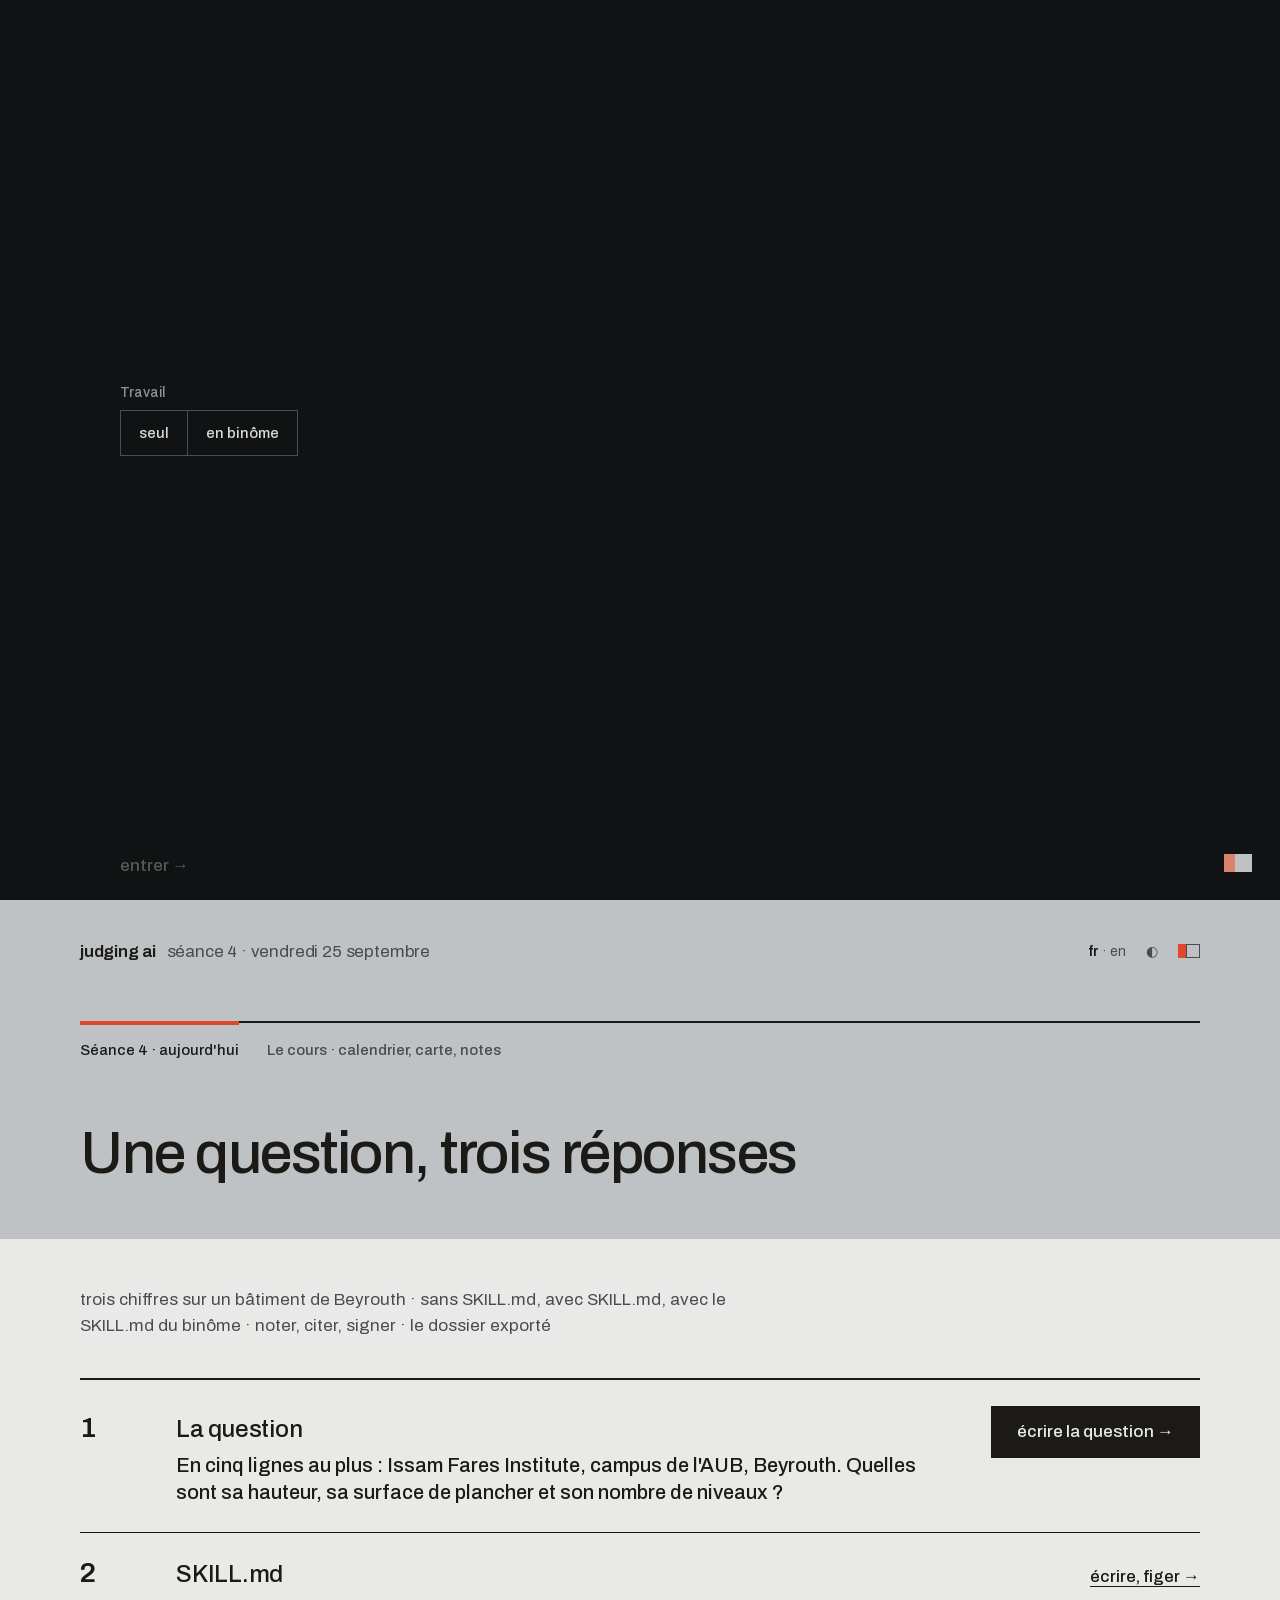
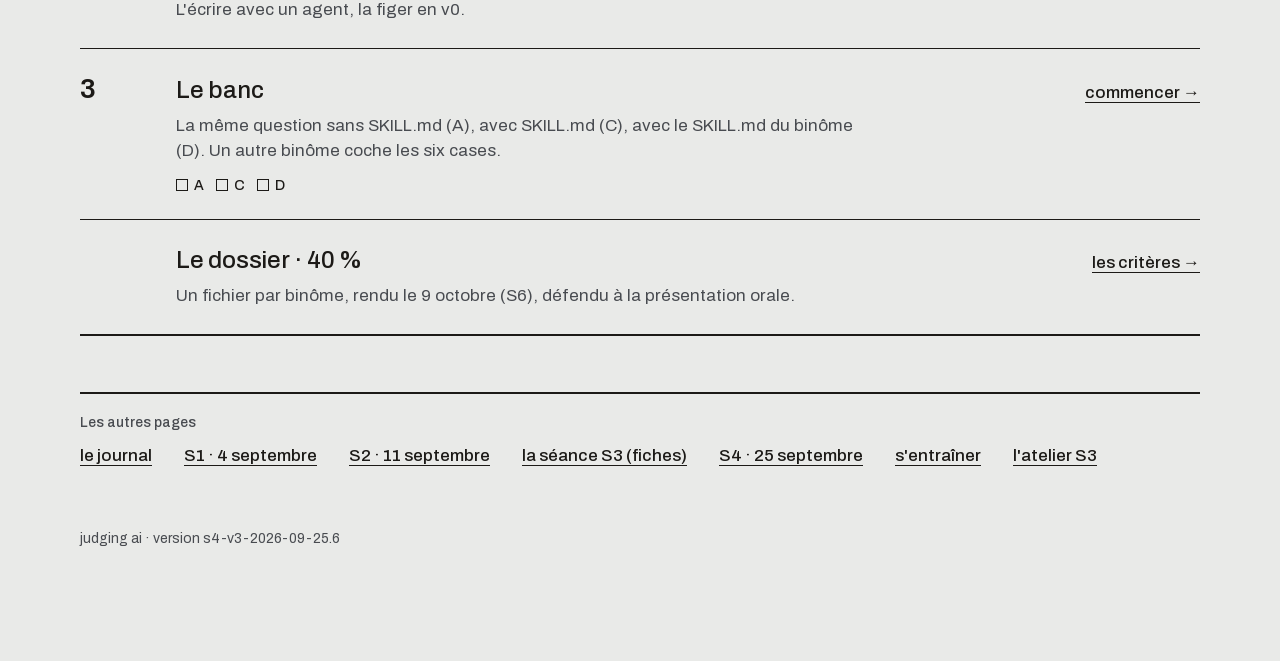
==== index.html @ bf2cd5ef "No second person, imperative, clock time or controlling instruction on any page (his words 25 Sept 0" ====
<!doctype html>
<html lang="fr">
<head>
<meta charset="utf-8">
<meta name="viewport" content="width=device-width,initial-scale=1,viewport-fit=cover">
<meta name="apple-mobile-web-app-capable" content="yes">
<meta name="mobile-web-app-capable" content="yes">
<meta name="apple-mobile-web-app-title" content="Judging AI">
<link rel="manifest" href="manifest.webmanifest">
<link rel="apple-touch-icon" href="icon-180.png">
<link rel="icon" href="icon-192.png">
<title>Judging AI</title>
<link rel="stylesheet" href="ds.css">
</head>
<body class="ja">
<div id="app" class="ja-accueil"></div>
<script id="cours" type="application/json">{"semaine": "S4", "seances": [{"id": "S1", "date": "2026-09-04", "fr": {"titre": "classer le statut", "detail": "O·R·I·X · Ayoub · adopter un lieu"}, "en": {"titre": "classify the standing", "detail": "O·R·I·X · Ayoub · adopt a place"}}, {"id": "S2", "date": "2026-09-11", "fr": {"titre": "vérifier : sources et attribution", "detail": "les quatre issues, les quatre gestes, la règle d'or · le modèle sur le lieu du binôme · le journal"}, "en": {"titre": "verify: sources and attribution", "detail": "the four outcomes, the four moves, the golden rule · the model on the pair's place · the journal"}}, {"id": "S3", "date": "2026-09-18", "fr": {"titre": "vérifier & superviser", "detail": "faussaires et vérificateurs · SKILL.md v0, testée sans et avec · début du dossier du lieu"}, "en": {"titre": "verify & oversee", "detail": "forgers and checkers · SKILL.md v0, tested without and with · the place dossier begins"}}, {"id": "S4", "date": "2026-09-25", "fr": {"titre": "une question, trois réponses", "detail": "trois chiffres sur un bâtiment de Beyrouth · sans SKILL.md, avec SKILL.md, avec le SKILL.md du binôme · noter, citer, signer · le dossier exporté"}, "en": {"titre": "one question, three answers", "detail": "three figures about a Beirut building · no SKILL.md, SKILL.md, the pair's SKILL.md · score, cite, sign · the dossier exported"}}, {"id": "S5", "date": "2026-10-02", "fr": {"titre": "décider & défendre", "detail": "accepter, réviser, refuser ou faire remonter · l'audit principal remis"}, "en": {"titre": "decide & defend", "detail": "accept, revise, refuse or escalate · the main audit handed out"}}, {"id": "S6", "date": "2026-10-09", "fr": {"titre": "SKILL.md et hooks", "detail": "le dossier rendu · la présentation orale"}, "en": {"titre": "the SKILL.md and its hooks", "detail": "the dossier handed in · the oral presentation"}}], "travaux": [{"poids": "40 %", "fr": {"titre": "Le dossier du lieu", "detail": "SKILL.md et hooks, construits sur le lieu du binôme, testés sans et avec, ajustés de version en version.", "quand": "un fichier par binôme, rendu le 9 octobre (S6), défendu à la présentation orale"}, "en": {"titre": "The place dossier", "detail": "the SKILL.md and its hooks, built on the pair's place, tested without and with, adjusted version after version.", "quand": "one file per pair, handed in on 9 October (S6), defended at the oral presentation"}}, {"poids": "60 %", "fr": {"titre": "L'audit à fautes contrôlées", "detail": "un rapport généré par IA contenant des fautes contrôlées ; reconstitution des sources, correction des affirmations, mémo de responsabilité signé.", "quand": "essai de la grille et audit remis le 2 octobre (S5) · rapport rendu le 9 octobre (S6)"}, "en": {"titre": "The seeded-error audit", "detail": "an AI-generated report containing seeded errors; sources reconstructed, claims corrected, an accountability memo signed.", "quand": "grid practice and audit handed out on 2 October (S5) · report handed in on 9 October (S6)"}}, {"poids": "", "fr": {"titre": "La présentation orale", "detail": "défendre ses preuves, ses incertitudes, ses décisions. En binôme (10 minutes) ou seul (5 minutes), au choix.", "quand": "9 octobre"}, "en": {"titre": "The oral presentation", "detail": "the defence of the evidence, the uncertainties, the decisions. In a pair (10 minutes) or alone (5 minutes), by choice.", "quand": "9 October"}}], "annonces": []}</script>
<script id="carte" type="application/json">{"categorie": {"fr": "statut", "en": "standing"}, "titre": {"fr": "O·R·I·X : le {categorie} d'une affirmation, jamais sa vérité", "en": "O·R·I·X: the {categorie} of a claim, never its truth"}, "lettres": [{"l": "O", "nom": "Observation", "fr": {"def": "un constat : quelqu'un l'a vu, mesuré ou compté, et dit quand", "question": "qui l'a constaté, à quelle date ?", "piege": "une phrase peut imiter la forme d'un relevé sans relevé ; le relevé d'un autre, recopié, est une source (R)"}, "en": {"def": "an observation: someone saw, measured or counted it, and says when", "question": "who observed it, on what date?", "piege": "a sentence can imitate the form of a survey without a survey; someone else's survey, copied, is a source (R)"}}, {"l": "R", "nom": "Retrieval", "fr": {"def": "une source nommée, ouverte, qui dit cela", "question": "quelle source, et dit-elle cela ?", "piege": "la source existe mais ne dit pas cela, le mal attribué : ce n'est plus R ; I si elle en dit une partie et que la phrase fait le pas, X si elle n'en dit rien"}, "en": {"def": "a named source, opened, that says it", "question": "which source, and does it say that?", "piege": "the source exists but does not say that, the misattributed: it is no longer R; I if it says part of it and the sentence takes the step, X if it says nothing of it"}}, {"l": "I", "nom": "Inference", "fr": {"def": "des prémisses (O ou R) et un pas qu'elles ne font pas elles-mêmes, dit ou non", "question": "depuis quelles prémisses ?", "piege": "l'inférence qui ne se dit pas : elle prend l'air d'un O ou d'un R"}, "en": {"def": "premises (O or R) and a step they do not take themselves, said or not", "question": "from which premises?", "piege": "the inference that does not say so: it looks like an O or an R"}}, {"l": "X", "nom": "Invention", "fr": {"def": "la forme d'un fait ; rien de ce qu'elle avance ne la porte", "question": "qu'est-ce qui le porte ? rien", "piege": "une invention peut être vraie par hasard ; elle reste une invention"}, "en": {"def": "the form of a fact; nothing it puts forward carries it", "question": "what carries it? nothing", "piege": "an invention can be true by chance; it remains an invention"}}], "regles": {"fr": ["Une seule question : qu'est-ce qui porte cette affirmation, telle qu'elle a été faite ? O, R, I et X en sont les quatre réponses, données une fois le lien vérifié. Avant, « à vérifier » n'est pas une lettre.", "{Categorie} ≠ vérité. Une affirmation vraie peut être une invention ; une fausse peut être un retrieval correct d'une source qui se trompe.", "Ce qu'on trouve après coup porte une autre affirmation : la nôtre, avec sa propre lettre.", "Un modèle constate ce qu'il a sous les yeux : une page, un plan, un calcul. Le bâtiment, jamais : ce qu'il en dit passe par R ou par I.", "Scinder les clauses composées. « Érigé en 1932, l'un des mieux conservés » = deux affirmations.", "Une absence est une affirmation sur l'espace cherché. « Introuvable » s'écrit avec ce qui a été cherché, ou ne s'écrit pas."], "en": ["One question: what carries this claim, as it was made? O, R, I and X are its four answers, given once the link is checked. Before that, “to be checked” is not a letter.", "{Categorie} ≠ truth. A true claim can be an invention; a false one can be a correct retrieval from a source that is wrong.", "What we find afterwards carries another claim: ours, with its own letter.", "A model observes what is in front of it: a page, a drawing, a calculation. Never the building: what it says about the building goes through R or I.", "Split compound clauses. “Built in 1932, one of the best preserved” = two claims.", "An absence is a claim about the space searched. “Not found” is written with what was searched, or not written at all."]}, "actions": ["Classify", "Verify", "Bound", "Decide and defend"], "cours": {"fr": "Juger l'IA : preuves et autorité", "en": "Judging AI: Evidence and Authority"}, "actions_i18n": {"fr": ["Classer", "Vérifier", "Borner", "Décider et défendre"], "en": ["Classify", "Verify", "Bound", "Decide and defend"]}}</script>
<script src="commun.js"></script>
<script>
(function(){
"use strict";
/* Juger l'IA · accueil sur le système V3 (_build/ds) : d'abord le premier écran, noir (seul ou en binôme, les noms, le carré de la paire) ;
   puis la bande (l'en-tête avec le carré de la paire, les deux vues, le titre) ; en dessous, des rangées entre filets (.ja-plan). #cours s'ouvre sur la bande. */
var C=JSON.parse(document.getElementById("cours").textContent), K=JSON.parse(document.getElementById("carte").textContent);
var h=JA.h, lang=JA.lang();
var T={
 fr:{vSeance:"Séance {n} · aujourd'hui",vCours:"Le cours · calendrier, carte, notes",seance:"séance",lire:"la question",lireGo:"écrire la question →",
  vous:"Travail",seul:"seul",binome:"en binôme",votreNom:"Nom",nom1:"Nom 1",nom2:"Nom 2",entrer:"entrer →",
  skill:"SKILL.md",skillTxt:"L'écrire avec un agent, la figer en v0.",skillFige:"figée : ",skillGo:"écrire, figer →",
  banc:"le banc",bancTxt:"La même question sans SKILL.md (A), avec SKILL.md (C), avec le SKILL.md du binôme (D). Un autre binôme coche les six cases.",bancGo:"commencer →",
  dossier:"le dossier · 40 %",dossierTxt:"Un fichier par binôme, rendu le 9 octobre (S6), défendu à la présentation orale.",dossierGo:"les critères →",
  autres:"les autres pages",journal:"le journal",s3:"la séance S3 (fiches)",entr:"s'entraîner",atelier:"l'atelier S3",
  semaine:"cette semaine",semestre:"le semestre",carte:"la carte",travaux:"les travaux notés",voir:"voir la carte en entier →",langL:"langue",themeL:"thème",version:"version",vuesL:"Vues de l’app"},
 en:{vSeance:"Session {n} · today",vCours:"The course · calendar, card, grades",seance:"session",lire:"the question",lireGo:"write the question →",
  vous:"Working",seul:"alone",binome:"as a pair",votreNom:"Name",nom1:"Name 1",nom2:"Name 2",entrer:"enter →",
  skill:"the SKILL.md",skillTxt:"Written with an agent, frozen as v0.",skillFige:"frozen: ",skillGo:"write, freeze →",
  banc:"the bench",bancTxt:"The same question with no SKILL.md (A), with SKILL.md (C), with the pair's SKILL.md (D). Another pair ticks the six boxes.",bancGo:"start →",
  dossier:"the dossier · 40 %",dossierTxt:"One file per pair, handed in on 9 October (S6), defended at the oral presentation.",dossierGo:"the criteria →",
  autres:"the other pages",journal:"the journal",s3:"session S3 (worksheets)",entr:"practice",atelier:"the S3 workshop",
  semaine:"this week",semestre:"the semester",carte:"the card",travaux:"graded work",voir:"see the whole card →",langL:"language",themeL:"theme",version:"version",vuesL:"App views"}
};
function t(k){return T[lang][k];}
function cap(s){s=String(s||"");return s.charAt(0).toUpperCase()+s.slice(1);}
/* la question telle qu'au mur (FR/Le mur S4.html) ; elle se pose en français dans les deux langues */
var QUESTION="En cinq lignes au plus : Issam Fares Institute, campus de l'AUB, Beyrouth. Quelles sont sa hauteur, sa surface de plancher et son nombre de niveaux ?";
function num(id){return String(id).replace(/^S/,"");}
function jour(iso){return new Date(iso+"T12:00:00").toLocaleDateString(lang==="fr"?"fr-FR":"en-GB",{weekday:"long",day:"numeric",month:"long"});}
function jourCourt(iso){return new Date(iso+"T12:00:00").toLocaleDateString(lang==="fr"?"fr-FR":"en-GB",{day:"numeric",month:"long"});}
var vue=location.hash==="#cours"?"cours":"seance";
function courante(){return C.seances.filter(function(s){return s.id===C.semaine;})[0]||C.seances[0];}

/* le premier écran : seul ou en binôme, puis les noms ; ils vont dans le dossier (binome.seul, binome.noms), les mêmes que skill/#question */
function premier(box){
  var D=JA.charger(),s=h("section",{class:"ja-nuit",id:"qui"});
  function pret(){s.classList.toggle("pret",D.binome.seul!==null&&D.binome.noms.length>=(D.binome.seul?1:2));}
  function garder(){JA.enregistrer(D);pret();}
  function champ(id,lbl,val,set){var i=h("input",{type:"text",id:id,autocomplete:"name"});i.value=val||"";i.addEventListener("input",function(){set(i.value);garder();});return h("div",null,[h("label",{class:"k",for:id,text:lbl}),i]);}
  function noms(){
    var z=h("div",{class:"noms"+(D.binome.seul===false?" deux-noms":"")});
    if(D.binome.seul===true)z.appendChild(champ("q-nom1",t("votreNom"),D.binome.noms[0],function(v){D.binome.noms=v.trim()?[v.trim()]:[];}));
    else if(D.binome.seul===false){var a=[D.binome.noms[0]||"",D.binome.noms[1]||""],reste=D.binome.noms.slice(2);
      function poser(){D.binome.noms=a.map(function(x){return x.trim();}).filter(Boolean).concat(reste);}
      z.appendChild(champ("q-nom1",t("nom1"),a[0],function(v){a[0]=v;poser();}));z.appendChild(champ("q-nom2",t("nom2"),a[1],function(v){a[1]=v;poser();}));}
    return z;}
  var zone=noms();
  s.appendChild(h("p",{class:"k",text:t("vous")}));
  s.appendChild(h("div",{class:"ja-choix",id:"q-seul",role:"group","aria-label":t("vous")},[["seul",true],["binome",false]].map(function(o){
    return h("button",{type:"button","data-v":o[0],"aria-pressed":String(D.binome.seul===o[1]),text:t(o[0]),on:{click:function(e){
      D.binome.seul=o[1];if(o[1])D.binome.noms=D.binome.noms.slice(0,1);garder();
      Array.prototype.forEach.call(e.currentTarget.parentNode.children,function(b){b.setAttribute("aria-pressed",String(b===e.currentTarget));});
      var nz=noms();zone.replaceWith(nz);zone=nz;var f=nz.querySelector("input");if(f)f.focus();}}});})));
  s.appendChild(zone);
  s.appendChild(h("button",{type:"button",class:"ja-entrer",text:t("entrer"),on:{click:function(){document.getElementById("bande").scrollIntoView({behavior:"smooth"});}}}));
  s.appendChild(h("button",{type:"button",class:"ja-carre",id:"paire"}));
  pret();
  box.appendChild(s);
}
/* la bande : l'en-tête, les deux vues (Tab), le titre */
function bande(box){
  var cur=courante();
  var lb=h("button",{type:"button",id:"lang",class:"ja-langue","aria-label":t("langL")+" : "+lang,on:{click:function(){lang=lang==="fr"?"en":"fr";try{localStorage.setItem("judging-ai-journal-lang",lang);}catch(e){}var y=window.scrollY;render();window.scrollTo(0,y);}}});
  lb.innerHTML=lang==="fr"?"<b>fr</b> · en":"fr · <b>en</b>";
  var th=h("button",{type:"button",id:"theme","aria-label":t("themeL"),text:"◐",on:{click:basculerTheme}});
  var nav=h("nav",{class:"ja-vues vues","aria-label":t("vuesL")},[["seance",t("vSeance").replace("{n}",num(C.semaine))],["cours",t("vCours")]].map(function(x){
    return h("button",{type:"button","aria-pressed":String(vue===x[0]),text:x[1],on:{click:function(){vue=x[0];history.replaceState(null,"",x[0]==="cours"?"#cours":location.pathname);render();document.getElementById("bande").scrollIntoView();}}});}));
  var sous=vue==="cours"?"ESAR · "+jourCourt(C.seances[0].date)+" → "+jourCourt(C.seances[C.seances.length-1].date):t("seance")+" "+num(cur.id)+" · "+jour(cur.date);
  /* le carré de la paire dans l'en-tête, comme dans skill/ : #paire est celui du premier écran (JA.carre le lie), celui-ci le touche */
  var sq=h("button",{type:"button",class:"ja-paire",on:{click:function(){var p=document.getElementById("paire");if(p)p.click();}}});
  box.appendChild(h("header",{class:"ja-bande",id:"bande"},[h("div",{class:"ja-page"},[
    h("div",{class:"ja-tete"},[h("span",{class:"ja-mot"},[h("span",{text:"judging ai"}),h("i",{text:sous})]),h("span",{class:"outils"},[lb,th,sq])]),
    nav,
    h("h1",{class:"ja-question",text:vue==="cours"?K.cours[lang]:cap(cur[lang].titre)})])]));
}
function seance(box){
  var D=JA.charger(),cur=courante(),q=JA.quatre(D),n=D.skill.versions.length,v=n?D.skill.versions[n-1]:null;
  box.appendChild(h("p",{class:"ja-consigne",style:"margin:0 0 40px",text:cur[lang].detail}));
  function rangee(no,titre,corps,action){return h("div",null,[h("span",{class:"no","aria-hidden":"true",text:no}),h("div",null,[h("h2",{text:cap(titre)})].concat(corps)),action]);}
  box.appendChild(h("div",{class:"ja-plan"},[
    rangee("1",t("lire"),[h("p",{class:"mur",id:"accueil-question",text:QUESTION})],h("a",{class:"ja-btn",href:"skill/#question",text:t("lireGo")})),
    rangee("2",t("skill"),[n?h("p",{class:"texte"},[document.createTextNode(t("skillFige")+"v"+v.n+" · "+(v.nom||"…"))]):h("p",{class:"texte",text:t("skillTxt")})],h("a",{class:"ja-lien",href:"skill/#ecrire",text:t("skillGo")})),
    rangee("3",t("banc"),[h("p",{class:"texte",text:t("bancTxt")}),h("div",{class:"abc","aria-hidden":"true"},["A","C","D"].map(function(c){return h("span",null,[h("i",{class:q[c]>=0?"fait":null}),c]);}))],h("a",{class:"ja-lien",href:"skill/",text:t("bancGo")})),
    rangee("",t("dossier"),[h("p",{class:"texte",text:t("dossierTxt")})],h("a",{class:"ja-lien",href:"skill/#dossier",text:t("dossierGo")}))]));
  box.appendChild(h("section",{class:"ja-section"},[h("h2",{class:"ja-lab",text:t("autres")}),h("div",{class:"ja-autres"},[
    h("a",{class:"ja-lien",href:"journal/",text:t("journal")}),h("a",{class:"ja-lien",href:"s1/",text:"S1 · 4 septembre"}),h("a",{class:"ja-lien",href:"s2/",text:"S2 · 11 septembre"}),h("a",{class:"ja-lien",href:"s3/",text:t("s3")}),h("a",{class:"ja-lien",href:"s4/",text:"S4 · 25 septembre"}),h("a",{class:"ja-lien",href:"entrainement/",text:t("entr")}),h("a",{class:"ja-lien",href:"atelier/",text:t("atelier")})])]));
}
function cours(box){
  var s=h("div",{class:"ja-cours"}),cur=C.seances.filter(function(x){return x.id===C.semaine;})[0];
  /* les rangées de la vue séance (.ja-plan) : le numéro ou la lettre, le titre, le détail ; chaque liste entre deux filets de 2px */
  function rangee(cls,no,titre,corps){return h("div",{class:cls||null},[h("span",{class:"no",text:no}),h("div",null,[h("h3",{text:titre})].concat(corps))]);}
  function liste(cls,lab,rangees,apres){return h("section",{class:cls},[h("h2",{class:"ja-lab",text:lab}),h("div",{class:"ja-plan"},rangees)].concat(apres||[]));}
  if(cur)s.appendChild(liste("semaine",t("semaine"),[rangee("",cur.id,cap(cur[lang].titre),[h("p",{class:"texte",text:cur[lang].detail})])]));
  var past=true;
  s.appendChild(liste("semestre",t("semestre"),C.seances.map(function(x){var now=x.id===C.semaine;if(now)past=false;
    return rangee(now?"maintenant":past?"passe":"",x.id,cap(x[lang].titre),[h("p",{class:"texte",text:jourCourt(x.date)+" · "+x[lang].detail})]);})));
  /* la carte : le nom et sa définition sur une ligne, « Observation · directement vu… » */
  s.appendChild(liste("carte",t("carte"),K.lettres.map(function(L){return rangee("",L.l,L.nom,[h("span",{class:"def",text:" · "+L[lang].def+"."})]);}),
    [h("p",{class:"ja-suite"},[h("a",{class:"ja-lien",href:"journal/#carte",text:t("voir")})])]));
  s.appendChild(liste("travaux",t("travaux"),C.travaux.map(function(w){return rangee("",w.poids||"·",w[lang].titre,[h("p",{class:"texte",text:w[lang].detail}),h("p",{class:"quand",text:w[lang].quand})]);})));
  box.appendChild(s);
}
/* le carré de l'en-tête dans la vue séance porte le même nom que #paire */
function nommerCarre(){var p=document.getElementById("paire"),q=document.querySelector(".ja-tete .ja-paire:not(#paire)");if(p&&q)q.setAttribute("aria-label",p.getAttribute("aria-label")||"");}
function render(){
  document.documentElement.lang=lang;
  var app=document.getElementById("app");app.innerHTML="";
  premier(app);
  bande(app);
  var page=h("div",{class:"ja-page ja-ecran"});
  if(vue==="cours")cours(page);else seance(page);
  page.appendChild(h("p",{class:"ja-etat ja-version-app",id:"ja-version",text:"judging ai · "+t("version")+" "+JA.VERSION}));
  app.appendChild(page);
  JA.carre();
  /* JA.carre a lié #paire en premier : le nom est à jour quand l'en-tête le recopie */
  var p=document.getElementById("paire");if(p)p.addEventListener("click",nommerCarre);
  nommerCarre();
}
var theme="";try{theme=localStorage.getItem("judging-ai-journal-theme")||"";}catch(e){}
function applyTheme(){if(theme)document.documentElement.setAttribute("data-theme",theme);else document.documentElement.removeAttribute("data-theme");}applyTheme();
function basculerTheme(){var dark=theme?theme==="dark":matchMedia("(prefers-color-scheme: dark)").matches;theme=dark?"light":"dark";applyTheme();try{localStorage.setItem("judging-ai-journal-theme",theme);}catch(e){}}
render();
if(vue==="cours")document.getElementById("bande").scrollIntoView();
if("serviceWorker" in navigator&&location.protocol.indexOf("http")===0)navigator.serviceWorker.register("sw.js").catch(function(){});
})();
</script>
</body>
</html>
---- ds.css ----
/* ==========================================================================
   Juger l'IA · ds.css · shared by every page of the app
   « Qui parle, et comment le texte nous est parvenu. »
   Two layers. (1) The older pages (lire, journal, s3, entrainement, atelier)
   open on the system's band (header.ja-bande: .ja-tete, then the one heading
   h1.ja-question) and keep their own classes, restyled below on the system's
   tokens: ink on cold paper, Archivo, ink rules, square corners, no boxes,
   no colour for states. Rules that would reach home and skill/ are wrapped in
   :where(body:not(.ja)), which adds no specificity. (2) Home and skill/ carry
   body.ja and are built on the design system itself (_build/ds: tokens.css,
   bundle.css), in the last section of this file.
   Load AFTER each page's inline <style>.
   ========================================================================== */

/* ---------- 0 · fonts: Archivo for the course and the machine, Source Serif 4 italic for the pair's own words */
@font-face{font-family:Archivo;src:url("fonts/archivo-latin-400-700.woff2") format("woff2");font-weight:400 700;font-display:swap}
@font-face{font-family:"Source Serif 4";src:url("fonts/source-serif-4-latin-italic-400.woff2") format("woff2");font-style:italic;font-weight:400;font-display:swap}

/* ---------- 1 · tokens: the design system's values (tokens.json), light then dark.
   :not(#ds) outranks the older pages' own :root blocks, light and dark. */
:root:not(#ds){
  --f-sans:Archivo,"Helvetica Neue",Arial,system-ui,sans-serif;
  --f-voix:"Source Serif 4",Georgia,"Times New Roman",serif;
  --t-texte:17px; --t-petit:15px; --t-etiq:14px;
  --e-1:4px; --e-2:8px; --e-3:12px; --e-4:16px; --e-5:24px; --e-6:32px; --e-7:48px; --e-8:64px;
  --g:max(20px,env(safe-area-inset-left,0px)); --cible:44px;
  --fond:#E9EAE8; --encre:#1C1A17; --encre-2:#484B50;
  --accent:#E0482A; --bande:#BEC2C5; --rose:#E4418A;
  --voile:rgba(28,26,23,.62);
  color-scheme:light}
@media (prefers-color-scheme:dark){:root:not([data-theme="light"]):not(#ds){
  --fond:#18191B; --encre:#D9DBD8; --encre-2:#A1A5A2;
  --accent:#D98468; --bande:#2A2D30; --rose:#D06A98; --voile:rgba(0,0,0,.72); color-scheme:dark}}
:root[data-theme="dark"]:not(#ds){
  --fond:#18191B; --encre:#D9DBD8; --encre-2:#A1A5A2;
  --accent:#D98468; --bande:#2A2D30; --rose:#D06A98; --voile:rgba(0,0,0,.72); color-scheme:dark}
/* the pair's colour: a small square in the header changes pair on each tap (V3 § 2); the band follows the accent */
html[data-paire="outremer"]:not(#ds){--accent:#2D46C8;--bande:#C6C2BB}
html[data-paire="violet"]:not(#ds){--accent:#7440B8;--bande:#C7C2BA}
html[data-paire="petrole"]:not(#ds){--accent:#0F7C88;--bande:#C6C0BD}
@media (prefers-color-scheme:dark){
 html:not([data-theme="light"])[data-paire="outremer"]:not(#ds){--accent:#8E9BE0;--bande:#2E2C29}
 html:not([data-theme="light"])[data-paire="violet"]:not(#ds){--accent:#AE92DA;--bande:#2E2C2A}
 html:not([data-theme="light"])[data-paire="petrole"]:not(#ds){--accent:#6CB3BA;--bande:#2E2A29}}
html[data-theme="dark"][data-paire="outremer"]:not(#ds){--accent:#8E9BE0;--bande:#2E2C29}
html[data-theme="dark"][data-paire="violet"]:not(#ds){--accent:#AE92DA;--bande:#2E2C2A}
html[data-theme="dark"][data-paire="petrole"]:not(#ds){--accent:#6CB3BA;--bande:#2E2A29}
/* the older pages' own names → the system's: rules in ink, never grey; no box fill; one face */
:root:not(#ds){
  --encre2:var(--encre-2); --sourd:var(--encre-2); --trait:var(--encre); --boite:transparent;
  --orange:var(--encre); --sur-orange:var(--fond);
  --sans:var(--f-sans); --serif:var(--f-sans); --mono:var(--f-sans)}
/* the design system's own names, so its components (.ja-bande, .ja-tete, .ja-question, .ja-lab, .ja-btn, .ja-lien, .ja-vues)
   work on the older pages too; body.ja sets the same values below */
:root{--papier:var(--fond);--sur-encre:var(--fond);--filet:var(--encre);--font-sans:var(--f-sans);--font-voix:var(--f-voix)}

/* ---------- 2 · base ---------------------------------------------------------- */
*,*::before,*::after{box-sizing:border-box}
html,body{background-color:var(--fond);color:var(--encre);font:400 var(--t-texte)/1.5 var(--f-sans);-webkit-text-size-adjust:100%}
body{margin:0;background-image:none!important}
button,input,textarea,select{font:inherit;color:inherit;-webkit-tap-highlight-color:transparent}
[hidden]{display:none!important}
.vis-cache{position:absolute!important;width:1px;height:1px;overflow:hidden;clip:rect(0 0 0 0);white-space:nowrap}
::selection{background:var(--bande);color:var(--encre)}
:focus-visible{outline:2px solid var(--accent);outline-offset:3px}
a{color:var(--encre)}
em,i,cite{font-style:normal}
.m{font:400 15px/1.55 var(--f-sans);white-space:pre-wrap;word-break:break-word;margin:0}
/* the one action: an ink block; everything else is text */
.act{display:inline-flex;align-items:center;justify-content:center;gap:var(--e-2);background:var(--encre);color:var(--fond);border:0;border-radius:0;
  font:500 17px/1.2 var(--f-sans);letter-spacing:0;padding:16px 26px;min-height:var(--cible);text-decoration:none;cursor:pointer}
.act:hover{box-shadow:inset 0 -4px 0 var(--accent)}
.act:disabled{background:transparent;color:var(--encre-2);box-shadow:inset 0 0 0 1px var(--encre-2);cursor:default}
/* skill/ keeps this one grid from the older layer (.ja-versions.versions) */
.versions{display:grid}
/* toast, dialog, and the dossier's parts drawn by commun.js (export, import, criteria: skill/#dossier) */
.toast{position:fixed;left:var(--g);right:var(--g);bottom:calc(18px + env(safe-area-inset-bottom,0px));max-width:600px;margin:0 auto;background:var(--encre);color:var(--fond);padding:12px 16px;font:500 15px/1.4 var(--f-sans);opacity:0;transition:opacity .2s;pointer-events:none;z-index:9}
.toast.on{opacity:1}
dialog,html body .ja-dlg{background:var(--fond);color:var(--encre);border:0;border-top:2px solid var(--encre);border-radius:0;max-width:520px;width:calc(100% - 36px);padding:var(--e-5);font-family:var(--f-sans)}
dialog::backdrop,html body .ja-dlg::backdrop{background:var(--voile)}
html body .ja-k{font:500 var(--t-etiq)/1.3 var(--f-sans);color:var(--encre-2)}
html body .ja-s{font:400 var(--t-petit)/1.45 var(--f-sans);color:var(--encre-2)}
html body .ja-v{font:400 12px/1.4 var(--f-sans);color:var(--encre-2)}
html body .ja-act{background:var(--encre);color:var(--fond);border:0;border-radius:0;font:500 17px/1.2 var(--f-sans);letter-spacing:0;min-height:var(--cible);padding:0 var(--e-5)}
html body .ja-txt{background:none;border:0;color:var(--encre);font:500 16px/1.35 var(--f-sans);text-decoration:underline;text-decoration-thickness:1px;text-underline-offset:4px}
html body .ja-crit{gap:0}
html body .ja-li{display:grid;grid-template-columns:3em 1fr;gap:var(--e-3);background:none;padding:var(--e-4) 0;font:400 17px/1.45 var(--f-sans)}
html body .ja-n{font:600 24px/1 var(--f-sans);color:var(--encre)}
html body .ja-compte{font:500 var(--t-etiq)/1 var(--f-sans);color:var(--encre-2);margin-left:.4em}
@media print{.toast,.ja-pas,.ja-vues,.ja-tete .outils{display:none!important}}

/* ==========================================================================
   The older pages (lire, journal, s3, entrainement, atelier), on the system.
   Their inline <style> blocks come first; what follows restyles their
   classes in the system's terms. Everything is scoped to body:not(.ja).
   ========================================================================== */
/* the band: the header, an optional label, the one heading */
:where(body:not(.ja)) .ja-bande .ja-lab{margin:56px 0 0}
:where(body:not(.ja)) .ja-bande .ja-lab+.ja-question{margin-top:14px}
:where(body:not(.ja)) .ja-question{text-wrap:balance}
:where(body:not(.ja)) .ja-question::first-letter{text-transform:uppercase}
:where(body:not(.ja)) .ja-bande .ja-vues{margin-top:48px}
:where(body:not(.ja)) .ja-tete .save{font:400 14px var(--f-sans);color:var(--encre-2);white-space:nowrap;min-width:0;overflow:hidden;text-overflow:ellipsis}
:where(body:not(.ja)) .ja-tete .save.err{color:var(--encre);font-weight:600}
@media (max-width:520px){:where(body:not(.ja)) .ja-tete .outils #save.err{display:inline}}
/* a page below the band: the band's grid, 1200px, 40px gutters (20px on a phone) */
:where(body:not(.ja)) main{max-width:1200px;margin:0 auto;padding:0 40px var(--e-8)}
@media (max-width:700px){:where(body:not(.ja)) main{padding-left:20px;padding-right:20px}}
/* fields: the label names the thing (14px, encre-2), the field is a line */
:where(body:not(.ja)) label,:where(body:not(.ja)) .lab{display:block;font:500 14px/1.35 var(--f-sans);letter-spacing:0;text-transform:none;color:var(--encre-2);margin:var(--e-5) 0 var(--e-2)}
:where(body:not(.ja)) input[type=text],:where(body:not(.ja)) input[type=date],:where(body:not(.ja)) input[type=number],:where(body:not(.ja)) textarea,:where(body:not(.ja)) select{width:100%;background:transparent!important;color:var(--encre);border:0!important;border-bottom:1px solid var(--encre)!important;border-radius:0!important;
  padding:10px 0 8px;font:400 var(--t-texte)/1.45 var(--f-sans);min-height:var(--cible)}
:where(body:not(.ja)) label::first-letter,:where(body:not(.ja)) .lab::first-letter{text-transform:uppercase}
:where(body:not(.ja)) textarea{min-height:120px;resize:vertical}
:where(body:not(.ja)) input:focus,:where(body:not(.ja)) textarea:focus,:where(body:not(.ja)) select:focus{outline:0;border-bottom:2px solid var(--accent)!important;padding-bottom:7px;box-shadow:none}
/* the pair's own words (names, place, why, their answers) in Source Serif 4 italic, as .ja-champ; a field that holds the machine's text stays in Archivo */
:where(body:not(.ja)) input.voix,:where(body:not(.ja)) textarea.voix{font:italic 400 22px/1.3 var(--f-voix);resize:none}
/* labels and sections: a 2px ink rule opens a section, its label under it */
:where(body:not(.ja)) .k{font:500 14px/1.3 var(--f-sans);letter-spacing:0;text-transform:none;color:var(--encre-2)}
:where(body:not(.ja)) .top{position:static;height:auto;background:none;border-top:2px solid var(--encre);margin-top:48px;padding-top:12px}
:where(body:not(.ja)) .top .k{position:static;display:block;padding:0;font:500 14px/1.3 var(--f-sans);letter-spacing:0;text-transform:none;color:var(--encre-2)}
:where(body:not(.ja)) .top .k::first-letter,:where(body:not(.ja)) .k::first-letter{text-transform:uppercase}
:where(body:not(.ja)) .top .tag{position:static;display:inline-block;background:var(--encre);color:var(--fond);font:500 14px/1 var(--f-sans);letter-spacing:0;padding:6px 10px}
/* the voices: headings in weight 500, body 17px, quiet text in encre-2 */
:where(body:not(.ja)) .big{font:500 clamp(34px,4.6vw,56px)/1.05 var(--f-sans);letter-spacing:-.025em}
:where(body:not(.ja)) .med{font:500 clamp(22px,3vw,28px)/1.2 var(--f-sans);letter-spacing:-.015em}
:where(body:not(.ja)) .l{font:400 clamp(17px,2vw,20px)/1.5 var(--f-sans);color:var(--encre)}
:where(body:not(.ja)) .s{font:400 14px/1.45 var(--f-sans);color:var(--encre-2)}
:where(body:not(.ja)) .intro{font:400 17px/1.5 var(--f-sans);color:var(--encre-2);max-width:40em}
:where(body:not(.ja)) .help{font:400 14px/1.45 var(--f-sans);color:var(--encre-2);opacity:1;letter-spacing:0}
/* the rules span the band's grid; running text keeps its measure */
:where(body:not(.ja)) .s,:where(body:not(.ja)) .l,:where(body:not(.ja)) .help,:where(body:not(.ja)) .empty{max-width:46em}
/* no boxes: a note, a command, a model's text is text under an ink rule */
:where(body:not(.ja)) .m{font:400 15px/1.55 var(--f-sans);border:0;border-top:1px solid var(--encre);background:none;padding:8px 0 0}
:where(body:not(.ja)) p.m{border-top-width:2px;padding-top:10px}
:where(body:not(.ja)) .notice{border:0;border-top:2px solid var(--encre);background:none;padding:12px 0 0;margin:24px 0;font:400 16px/1.5 var(--f-sans);color:var(--encre);max-width:none}
:where(body:not(.ja)) pre.raw,:where(body:not(.ja)) pre.out{font:400 15px/1.55 var(--f-sans);border:0;border-top:1px solid var(--encre);background:none;padding:8px 0 0}
/* a text under a rule: the rule runs across the grid, the text keeps its measure */
:where(body:not(.ja)) .notice,:where(body:not(.ja)) .m,:where(body:not(.ja)) pre.raw,:where(body:not(.ja)) pre.out{padding-right:max(0px,calc(100% - 46em))}
:where(body:not(.ja)) blockquote{border-left:0;background:none;margin:.5em 0 0;padding:0;font:400 17px/1.55 var(--f-sans)}
/* a line: the letter or number in ink, the text */
:where(body:not(.ja)) .ln .meta{color:var(--encre);font:600 17px/1.45 var(--f-sans)}
:where(body:not(.ja)) .ln .txt{font:400 17px/1.5 var(--f-sans)}
:where(body:not(.ja)) .ln .txt b{font-weight:600}
:where(body:not(.ja)) .ln .sub,:where(body:not(.ja)) .entry .sub,:where(body:not(.ja)) .tour .sub{font:400 14px/1.5 var(--f-sans);color:var(--encre-2)}
:where(body:not(.ja)) hr.r{border:0;border-top:2px solid var(--encre);margin:24px 0 8px}
/* buttons and links: the action is the ink block (.act), everything else is underlined text */
:where(body:not(.ja)) .txtbtn,:where(body:not(.ja)) .lnk,:where(body:not(.ja)) .wink{display:inline-flex;align-items:center;background:none;border:0;border-radius:0;padding:6px 0;min-height:var(--cible);color:var(--encre);
  font:500 17px/1.35 var(--f-sans);letter-spacing:0;text-align:left;text-decoration:underline;text-decoration-color:currentColor;text-decoration-thickness:1px;text-underline-offset:4px;cursor:pointer}
:where(body:not(.ja)) .txtbtn.quiet,:where(body:not(.ja)) .wink{color:var(--encre-2)}
:where(body:not(.ja)) .txtbtn:disabled{opacity:1;color:var(--encre-2);text-decoration:none;cursor:default}
/* choices: words or letters in a row in a 1px ink frame, the chosen one in an ink block (SegmentedChoice) */
:where(body:not(.ja)) .seg{display:flex;flex-wrap:wrap;gap:0;padding:1px 0 0 1px}
:where(body:not(.ja)) .opt{background:transparent;color:var(--encre);border:1px solid var(--encre);margin:-1px 0 0 -1px;border-radius:0;font:500 15px/1.25 var(--f-sans);padding:10px 16px;min-height:var(--cible);text-align:left;cursor:pointer}
:where(body:not(.ja)) .opt[aria-pressed=true]{background:var(--encre);color:var(--fond);font-weight:500}
@media (max-width:700px){:where(body:not(.ja)) .seg{flex-direction:column}:where(body:not(.ja)) .opt{width:calc(100% + 1px)}}
:where(body:not(.ja)) .letters{display:inline-flex;flex-wrap:nowrap;gap:0!important;width:max-content;border:1px solid var(--encre)}
:where(body:not(.ja)) .letters button{background:transparent;color:var(--encre);border:0;border-left:1px solid var(--encre);border-radius:0;font:600 24px/1 var(--f-sans);cursor:pointer}
:where(body:not(.ja)) .letters button:first-child{border-left:0}
:where(body:not(.ja)) .letters button[aria-pressed=true]{background:var(--encre);color:var(--fond)}
:where(body:not(.ja)) .letters button:focus-visible,:where(body:not(.ja)) .opt:focus-visible{outline:2px solid var(--accent);outline-offset:-4px}
:where(body:not(.ja)) .chip{border:1px solid var(--encre);border-radius:0;font:600 .95em/1.5 var(--f-sans);color:var(--encre)}
/* numbers: weight 500, the figure in ink */
:where(body:not(.ja)) .score{font:500 44px/1 var(--f-sans);letter-spacing:-.02em}

/* ==========================================================================
   « Juger l'IA » design system V3, for home and skill/ (body.ja).
   Tokens as in _build/ds/tokens.css, read from the app's own (they already follow
   the theme and the pair); then bundle.css as published; then what the app needs
   that the system has no component for (selects, the diff, the list of runs),
   drawn with the system's own means: ink rules, Archivo, no boxes.
   ========================================================================== */
.ja{--papier:var(--fond);--sur-encre:var(--fond);--filet:var(--encre);--nuit:#111213;--sur-nuit:#D9DBD8;--nuit-2:#8E9296;
  --font-sans:var(--f-sans);--font-voix:var(--f-voix);--accent-nuit:#D98468}
html[data-paire="outremer"] .ja{--accent-nuit:#8E9BE0}
html[data-paire="violet"] .ja{--accent-nuit:#AE92DA}
html[data-paire="petrole"] .ja{--accent-nuit:#6CB3BA}

/* ---- bundle.css (components) ---- */
.ja{background:var(--papier);color:var(--encre);font:400 17px/1.5 var(--font-sans);-webkit-font-smoothing:antialiased}
.ja *{box-sizing:border-box}
.ja-page{max-width:1200px;margin:0 auto;padding:0 40px}
@media (max-width:700px){.ja-page{padding:0 20px}}
.ja-bande{background:var(--bande);color:var(--encre);padding:1px 0 56px}
.ja-question{margin:56px 0 0;font:500 clamp(34px,4.6vw,64px)/1.02 var(--font-sans);letter-spacing:-.025em;max-width:15em;overflow-wrap:anywhere}
.ja-lab{margin:0;font:500 14px/1.3 var(--font-sans);color:var(--encre-2)}
.ja-tete{display:flex;justify-content:space-between;align-items:baseline;padding-top:28px}
.ja-mot{font:600 17px/1 var(--font-sans);letter-spacing:-.01em}
.ja-mot i{font-style:normal;font-weight:400;color:var(--encre-2);margin-left:.6em}
.ja-langue{font:400 14px var(--font-sans);color:var(--encre-2)}.ja-langue b{color:var(--encre);font-weight:600}
.ja-pas{display:flex;align-items:center;gap:14px;margin-top:48px;border-top:2px solid var(--filet);padding-top:14px;font:500 14px var(--font-sans)}
.ja-pas .q{display:flex;gap:6px}
.ja-pas .q i{display:block;width:12px;height:12px;border:1.5px solid var(--encre)}
.ja-pas .q i.fait{background:var(--encre)}
.ja-pas .q i.ici{background:var(--accent);border-color:var(--accent)}
.ja-pas .nom{margin-left:4px}
.ja-pas .ailleurs{margin-left:auto;color:var(--encre-2)}
.ja-pas a{color:inherit;text-decoration:none}
.ja-vues{display:flex;gap:28px;border-top:2px solid var(--filet);font:500 15px var(--font-sans)}
.ja-vues button{background:none;border:0;padding:12px 0 0;color:var(--encre-2);font:inherit;cursor:pointer}
.ja-vues button[aria-pressed=true]{color:var(--encre);box-shadow:inset 0 4px 0 var(--accent);margin-top:-2px;padding-top:14px}
.ja-btn{display:inline-block;background:var(--encre);color:var(--sur-encre);border:0;border-radius:0;font:500 17px/1.2 var(--font-sans);padding:16px 26px;min-height:44px;text-decoration:none;cursor:pointer}
.ja-btn:hover{box-shadow:inset 0 -4px 0 var(--accent)}
.ja-btn:focus-visible,.ja-lien:focus-visible{outline:2px solid var(--accent);outline-offset:3px}
.ja-btn[disabled]{background:transparent;color:var(--encre-2);box-shadow:inset 0 0 0 1px var(--encre-2);cursor:default}
.ja-lien{background:none;border:0;padding:0;color:var(--encre);font:500 17px var(--font-sans);text-decoration:underline;text-underline-offset:4px;text-decoration-thickness:1px;cursor:pointer}
.ja-champ{display:block}
.ja-champ label{display:block;font:500 14px var(--font-sans);color:var(--encre-2);margin-bottom:10px}
.ja-champ input,.ja-champ textarea{display:block;width:100%;background:transparent;border:0;border-bottom:1px solid var(--encre-2);border-radius:0;color:var(--encre);font:italic 400 22px/1.3 var(--font-voix);padding:4px 0 8px;resize:none}
.ja-champ textarea.long{font-size:24px}
.ja-champ input:focus,.ja-champ textarea:focus{outline:none;border-bottom:2px solid var(--accent);padding-bottom:7px}
.ja-champ input::placeholder,.ja-champ textarea::placeholder{color:var(--encre-2);opacity:.6}
.ja-champ .aide{margin:8px 0 0;font:400 14px/1.4 var(--font-sans);color:var(--encre-2)}
.ja-champ textarea.question{font:500 clamp(30px,4.2vw,58px)/1.06 var(--font-sans);letter-spacing:-.025em;border-bottom:2px solid var(--encre);padding-bottom:14px}
.ja-case{display:flex;gap:12px;align-items:flex-start;padding:10px 0;border-top:1px solid var(--filet);cursor:pointer;min-height:44px}
.ja-case input{appearance:none;-webkit-appearance:none;flex:none;width:20px;height:20px;margin:2px 0 0;border:1.5px solid var(--encre);border-radius:0;background:transparent;cursor:pointer}
.ja-case input:checked{background:var(--encre);box-shadow:inset 0 0 0 3px var(--papier)}
.ja-case input:focus-visible{outline:2px solid var(--accent);outline-offset:2px}
.ja-case span{font:400 16px/1.4 var(--font-sans)}
.ja-choix{display:inline-flex;border:1px solid var(--encre)}
.ja-choix button{background:transparent;border:0;border-left:1px solid var(--encre);color:var(--encre);font:500 15px var(--font-sans);padding:10px 18px;min-height:44px;cursor:pointer}
.ja-choix button:first-child{border-left:0}
.ja-choix button[aria-pressed=true]{background:var(--encre);color:var(--sur-encre)}
.ja-choix button:focus-visible{outline:2px solid var(--accent);outline-offset:-4px}
.ja-etat{font:400 14px/1.4 var(--font-sans);color:var(--encre-2)}
.ja-etat.erreur{color:var(--encre);font-weight:600}
.ja-etat.erreur::before{content:"";display:inline-block;width:10px;height:10px;background:var(--encre);margin-right:8px;vertical-align:0}
.ja-compteur{font:500 14px var(--font-sans);color:var(--encre-2)}
.ja-compteur.trop{color:var(--encre);font-weight:600;text-decoration:underline;text-decoration-thickness:2px;text-underline-offset:4px}
.ja-cond .tete{display:flex;align-items:baseline;gap:14px}
.ja-l{font:600 64px/.9 var(--font-sans);letter-spacing:-.03em}
.ja-cond .nom{font:500 14px var(--font-sans)}
.ja-rep{font:400 17px/1.5 var(--font-sans);max-width:36em;margin:24px 0;padding-top:18px;border-top:2px solid var(--filet)}
.ja-score{margin:0;font:500 44px/1 var(--font-sans);letter-spacing:-.02em}
.ja-score span{font-weight:400;color:var(--encre-2)}
.ja-score.meilleur b{color:var(--accent)}
.ja-trois{display:grid;grid-template-columns:repeat(3,1fr);border-top:2px solid var(--filet);border-bottom:2px solid var(--filet)}
.ja-trois>div{position:relative;display:flex;flex-direction:column;min-height:340px;padding:22px 24px 28px;cursor:pointer}
.ja-trois>div+div{border-left:1px solid var(--filet)}
.ja-trois .ja-score{margin-top:auto;padding-top:32px;margin-bottom:14px}
.ja-trois p.m{margin:0;font:400 16px/1.45 var(--font-sans)}
.ja-trois>div.signe{box-shadow:inset 0 0 0 4px var(--rose)}
.ja-trois>div:focus-visible{outline:2px solid var(--accent);outline-offset:-6px}
.ja-signee{position:absolute;top:0;right:0;background:var(--rose);color:var(--nuit);font:600 13px/1 var(--font-sans);padding:9px 12px 8px}
.ja-pourquoi{display:grid;grid-template-columns:1fr 2fr;gap:24px;margin-top:44px}
.ja-pourquoi p.v{margin:0;font:italic 400 30px/1.3 var(--font-voix);border-bottom:1px solid var(--encre-2);padding-bottom:16px}
@media (max-width:700px){.ja-trois{grid-template-columns:1fr}.ja-trois>div{min-height:0}.ja-trois>div+div{border-left:0;border-top:1px solid var(--filet)}.ja-pourquoi{grid-template-columns:1fr}.ja-pourquoi p.v{font-size:24px}.ja-l{font-size:48px}}
.ja-version{display:grid;grid-template-columns:auto 1fr auto;gap:20px;align-items:baseline;padding:16px 0;border-top:1px solid var(--filet)}
.ja-version .n{font:600 28px/1 var(--font-sans);letter-spacing:-.02em}
.ja-version .quoi{font:italic 400 20px/1.35 var(--font-voix)}
.ja-version .quand{font:400 14px var(--font-sans);color:var(--encre-2)}
.ja-version.courante .n{box-shadow:inset 0 -4px 0 var(--accent)}
.ja-nuit{position:relative;background:var(--nuit);color:var(--sur-nuit);display:flex;flex-direction:column;justify-content:center;padding:0 max(24px,calc(50% - 520px))}
.ja-nuit .k{margin:0 0 10px;font:500 14px var(--font-sans);color:var(--nuit-2)}
.ja-nuit input{background:transparent;border:0;border-bottom:1px solid #4A4D52;color:var(--sur-nuit);font:italic 400 clamp(30px,4.4vw,56px)/1.2 var(--font-voix);width:100%;padding:0 0 10px;margin:0 0 40px;border-radius:0}
.ja-nuit input:focus{outline:none;border-bottom-color:var(--accent)}
.ja-nuit input::placeholder{color:#55595E}
.ja-carre{position:absolute;right:28px;bottom:28px;width:28px;height:18px;border:0;padding:0;background:var(--accent);cursor:pointer;animation:ja-souffle 3.2s ease-in-out infinite}
.ja-carre::after{content:"";position:absolute;inset:0 0 0 38%;background:var(--bande)}
@keyframes ja-souffle{0%,100%{opacity:1}50%{opacity:.45}}
@media (prefers-reduced-motion:reduce){.ja-carre{animation:none}}
.ja-entrer{position:absolute;left:max(24px,calc(50% - 520px));bottom:24px;background:none;border:0;padding:0;color:var(--sur-nuit);font:500 17px var(--font-sans);opacity:.35;cursor:pointer}
.ja-nuit.pret .ja-entrer{opacity:1}
.ja-nuit{--accent-sur-nuit:var(--accent-nuit,var(--accent))}
.ja-nuit .ja-carre{background:var(--accent-sur-nuit)}.ja-nuit input:focus{border-bottom-color:var(--accent-sur-nuit)}

/* ---- the app on the system ---- */
.ja :focus-visible{outline:2px solid var(--accent);outline-offset:3px}
:where(.ja) a{color:inherit}
.ja-champ label,.ja-lab,.ja-nuit .k{letter-spacing:0}
.ja-champ label::first-letter,.ja-lab::first-letter,.ja-nuit .k::first-letter{text-transform:uppercase}
.ja-champ label{margin:0 0 10px}
/* header: the word, the pair's names in its own voice, language, theme, the pair's square */
.ja-tete{align-items:center;gap:16px}
.ja-mot{display:flex;align-items:baseline;min-width:0;flex:1 1 auto}
.ja-mot a,.ja-mot>span:first-child{text-decoration:none;flex:none;white-space:nowrap}
.ja-mot i{min-width:0;overflow:hidden;text-overflow:ellipsis;white-space:nowrap}
.ja-mot .qui{margin-left:.7em;font:italic 400 17px/1.2 var(--font-voix);color:var(--encre);min-width:0;overflow:hidden;text-overflow:ellipsis;white-space:nowrap}
.ja-tete .outils{display:flex;align-items:center;gap:14px;flex:none}
.ja-tete button{background:none;border:0;padding:0;min-height:44px;min-width:24px;cursor:pointer;color:var(--encre-2);font:400 14px var(--font-sans)}
.ja-tete #paire{position:relative;width:22px;min-width:22px;height:14px;min-height:14px;background:var(--accent)}
.ja-tete #paire::after{content:"";position:absolute;inset:0 0 0 38%;background:var(--bande);outline:1px solid var(--encre-2);outline-offset:-1px}
.ja-tete #paire::before{content:"";position:absolute;inset:-15px -11px}
@media (max-width:520px){.ja-tete #save:not(.erreur){display:none}.ja-tete .outils{gap:12px}}
/* steps: the squares are the way back to any step */
.ja-pas{flex-wrap:wrap;row-gap:10px}
.ja-pas .q a{display:block;padding:10px 3px;margin:-10px -3px}
.ja-pas .nom{white-space:nowrap}
.ja-pas .mots{display:flex;flex-wrap:wrap;gap:6px 22px}
.ja-pas .mots a{color:var(--encre-2);padding:6px 0;margin:-6px 0}
.ja-pas .mots a[aria-current=true]{color:var(--encre)}
.ja-pas .ailleurs{padding:6px 0;margin:-6px 0 -6px auto}
/* a screen below the band */
.ja-ecran{padding-top:48px;padding-bottom:112px}
.ja-section{margin-top:56px;border-top:2px solid var(--filet);padding-top:20px}
.ja-sous{margin:0 0 20px;font:500 28px/1.1 var(--font-sans);letter-spacing:-.015em}
.ja-suite{display:flex;flex-wrap:wrap;gap:16px 32px;align-items:center;margin-top:40px}
.ja-suite.droite{justify-content:flex-end}
.ja-bande .ja-suite{margin-top:24px}
.ja-lien.petit{font-size:15px}
.ja-bande .ja-etat.erreur{margin:18px 0 0}
.ja-aide{margin:8px 0 0;font:400 14px/1.4 var(--font-sans);color:var(--encre-2)}
.ja-rangee{display:grid;grid-template-columns:repeat(auto-fit,minmax(200px,1fr));gap:28px 40px;align-items:end}
.ja-rangee .ja-choix{display:flex;width:max-content;max-width:100%}
.ja-champs{display:grid;gap:32px}
.ja-deux{display:grid;grid-template-columns:1fr 1fr;gap:28px 40px}
@media (max-width:700px){.ja-deux{grid-template-columns:1fr}.ja-suite.droite{justify-content:stretch}.ja-suite.droite .ja-btn{flex:1;text-align:center}}
/* the course and the machine in Archivo: a field that holds a model's text, a name, a date */
.ja-champ .machine{font:400 17px/1.5 var(--font-sans)}
.ja-champ textarea.machine{min-height:9em}
.ja-champ input.machine.grand{font:500 26px/1.2 var(--font-sans);letter-spacing:-.015em}
.ja-champ select{display:block;width:100%;background:transparent;border:0;border-bottom:1px solid var(--encre-2);border-radius:0;color:var(--encre);font:400 17px/1.3 var(--font-sans);padding:8px 22px 8px 0;min-height:44px;
  -webkit-appearance:none;appearance:none;cursor:pointer;
  background-image:linear-gradient(45deg,transparent 50%,var(--encre) 50%),linear-gradient(135deg,var(--encre) 50%,transparent 50%);
  background-position:calc(100% - 10px) 55%,calc(100% - 5px) 55%;background-size:5px 5px;background-repeat:no-repeat}
.ja-champ select:focus{outline:none;border-bottom:2px solid var(--accent)}
.ja-champ select option{background:var(--papier);color:var(--encre)}
.ja-champ input[type=date]{font:400 17px/1.3 var(--font-sans);min-height:44px}
.ja-champ input[type=number]{font:400 22px/1.3 var(--font-sans)}
.ja-champ textarea{min-height:2.6em;resize:vertical}
/* the question on its band */
.ja-bande .ja-champ.question{margin-top:44px}
.ja-bande .ja-champ.question textarea{max-width:17em;min-height:0;overflow:hidden}
.ja-bande .ja-champ.question textarea::placeholder{font-style:normal}
.ja-bande .actions{display:flex;flex-wrap:wrap;gap:8px 28px;margin-top:24px}
/* one condition */
.ja-consigne{margin:14px 0 0;color:var(--encre-2);max-width:40em}
.ja-rep{white-space:pre-wrap;overflow-wrap:anywhere}
.ja-rep a{text-decoration:underline;text-decoration-color:var(--accent);text-underline-offset:3px;word-break:break-all}
.ja-cases{border-bottom:1px solid var(--filet);margin-top:10px}
.ja-case.c5{display:grid;gap:10px;cursor:default}
.ja-case.c5 .ja-choix{display:flex;flex-wrap:wrap;width:max-content;max-width:100%}
@media (max-width:700px){.ja-case.c5 .ja-choix{flex-direction:column;width:100%}.ja-case.c5 .ja-choix button{border-left:0;text-align:left}.ja-case.c5 .ja-choix button+button{border-top:1px solid var(--encre)}}
.ja-note{display:grid;grid-template-columns:minmax(0,1fr) auto;gap:24px 48px;align-items:end;margin-top:32px}
.ja-note .score-ligne{display:grid;gap:8px;justify-items:end;text-align:right}
@media (max-width:700px){.ja-note{grid-template-columns:1fr}.ja-note .score-ligne{justify-items:start;text-align:left}}
.ja-citer{margin-top:44px;border-top:2px solid var(--filet);padding-top:18px;display:grid;gap:18px;justify-items:start}
.ja-citer .ja-champ{width:100%}
.ja details>summary{list-style:none;cursor:pointer;display:flex;align-items:center;gap:8px;min-height:44px;font:500 15px var(--font-sans);text-decoration:underline;text-decoration-thickness:1px;text-underline-offset:4px}
.ja details>summary::-webkit-details-marker{display:none}
.ja details>summary::before{content:"+";width:1em;text-decoration:none}
.ja details[open]>summary::before{content:"−"}
details.repli{margin-top:28px}
details.repli[open]>.ja-champs{padding:12px 0 8px}
.ja-nombres{display:grid;grid-template-columns:repeat(4,minmax(0,1fr));gap:24px}
@media (max-width:700px){.ja-nombres{grid-template-columns:repeat(2,minmax(0,1fr))}}
.ja pre.m{font:400 15px/1.55 var(--font-sans);white-space:pre-wrap;overflow-wrap:anywhere;margin:0}
/* les trois: B joins narrower when an old dossier has it */
.ja-trois.avec-b{grid-template-columns:repeat(3,minmax(0,1fr)) minmax(0,.6fr)}
.ja-trois>div{min-width:0}
.ja-trois>div[data-c=B]{padding:20px 18px 24px}
.ja-trois>div[data-c=B] .ja-l{font-size:44px}
.ja-trois>div[data-c=B] .ja-score{font-size:32px}
.ja-trois .ja-cond{padding-right:64px}
.ja-trois p.m{display:-webkit-box;-webkit-line-clamp:9;-webkit-box-orient:vertical;overflow:hidden;white-space:pre-wrap;overflow-wrap:anywhere}
.ja-trois p.vide{margin:auto 0 0;color:var(--encre-2);padding-top:32px}
@media (max-width:700px){.ja-trois.avec-b{grid-template-columns:1fr}}
.ja-pourquoi .ja-champ{grid-column:2}
@media (max-width:700px){.ja-pourquoi .ja-champ{grid-column:1}}
/* versions */
.ja-versions{border-bottom:1px solid var(--filet)}
.ja-version .corps{display:grid;gap:6px;min-width:0}
.ja-version .corps .machine{font:500 17px/1.3 var(--font-sans)}
.ja-version .pq{margin:0;font:italic 400 17px/1.4 var(--font-voix);color:var(--encre-2)}
.ja-version details>summary{min-height:36px}
@media (max-width:700px){.ja-version{grid-template-columns:auto minmax(0,1fr)}.ja-version .quand{grid-column:2}}
.ja-diff{display:grid;grid-template-columns:repeat(2,minmax(0,1fr));margin-top:28px;font:400 14px/1.55 var(--font-sans);border-bottom:2px solid var(--filet)}
.ja-diff>div{padding:1px 12px 1px 0;white-space:pre-wrap;overflow-wrap:anywhere;min-height:1.55em}
.ja-diff>div:nth-child(even){padding-left:12px;border-left:1px solid var(--filet)}
.ja-diff .en{font-weight:500;color:var(--encre-2);border-bottom:2px solid var(--filet);padding-bottom:8px;margin-bottom:6px}
.ja-diff .moins{color:var(--encre-2);text-decoration:line-through}.ja-diff .moins::before{content:"− "}
.ja-diff .plus{font-weight:600}.ja-diff .plus::before{content:"+ "}
.ja-diff .saut{color:var(--encre-2);border-top:1px solid var(--encre-2);border-bottom:1px solid var(--encre-2)}
/* three columns between rules (the help on « charger ») */
.ja-colonnes{display:grid;grid-template-columns:repeat(3,minmax(0,1fr));margin-top:56px;border-top:2px solid var(--filet);border-bottom:2px solid var(--filet)}
.ja-colonnes>div{padding:20px 24px 24px 0}
.ja-colonnes>div+div{padding-left:24px;border-left:1px solid var(--filet)}
.ja-colonnes h2{margin:0 0 4px;font:500 22px/1.2 var(--font-sans)}
.ja-colonnes ol{margin:14px 0 0;padding-left:1.2em;font:400 16px/1.5 var(--font-sans)}
@media (max-width:700px){.ja-colonnes{grid-template-columns:1fr}.ja-colonnes>div+div{padding-left:0;border-left:0;border-top:1px solid var(--filet)}}
/* the dossier: criteria as rows, export and import, every run */
.ja .ja-crit{gap:0;border-bottom:1px solid var(--filet)}
.ja .ja-crit>.ja-s{margin:0 0 16px;font:400 17px/1.5 var(--font-sans);color:var(--encre-2)}
.ja .ja-li{background:none;border-top:1px solid var(--filet);padding:14px 0;grid-template-columns:2.2em 1fr;font:400 17px/1.45 var(--font-sans)}
.ja .ja-n{font:600 24px/1 var(--font-sans)}
.ja .ja-compte{font:500 14px var(--font-sans);color:var(--encre-2);white-space:nowrap}
.ja-outils .ja-s{margin:10px 0 0;font:400 17px/1.5 var(--font-sans);color:var(--encre-2);max-width:40em}
.ja-outils .ja-suite{margin-top:24px}
.ja-outils .ja-v{margin-top:24px}
.ja-essais{border-bottom:1px solid var(--filet)}
.ja-essais details{border-top:1px solid var(--filet);padding:4px 0 8px}
.ja-essais summary{font:500 17px/1.3 var(--font-sans);text-decoration:none!important}
.ja-essais .sub{margin:6px 0 0;font:400 14px/1.5 var(--font-sans);color:var(--encre-2);overflow-wrap:anywhere}
.ja-essais .champ{margin-top:14px}
.ja-essais .champ b{display:block;font:500 14px var(--font-sans);color:var(--encre-2);margin-bottom:4px}
.ja-essais .champ .voix{font:italic 400 18px/1.4 var(--font-voix)}
/* dialog and toast on the system */
.ja dialog,.ja .ja-dlg{border-top:2px solid var(--encre);font:400 17px/1.5 var(--font-sans)}
.ja .ja-dlg .ja-s{font:400 15px/1.45 var(--font-sans);color:var(--encre-2)}
.ja .ja-dlg .ja-row,.ja dialog .ja-suite{display:flex;flex-wrap:wrap;gap:16px 28px;align-items:center;justify-content:flex-end;margin-top:20px}
.ja .ja-dlg .ja-act{background:var(--encre);color:var(--sur-encre);font:500 17px/1.2 var(--font-sans);letter-spacing:0;padding:16px 26px;min-height:44px}
.ja .ja-dlg .ja-txt{font:500 17px var(--font-sans);text-decoration-thickness:1px;text-underline-offset:4px}
.ja .toast{font:500 15px/1.4 var(--font-sans);background:var(--encre);color:var(--sur-encre)}
/* home: the first screen, then the band with its two views */
.ja-nuit#qui{min-height:100vh;min-height:100svh;padding-top:88px;padding-bottom:104px}
.ja-nuit .ja-choix{align-self:flex-start;margin:0 0 44px;border-color:#4A4D52}
.ja-nuit .ja-choix button{color:var(--sur-nuit);border-left-color:#4A4D52}
.ja-nuit .ja-choix button[aria-pressed=true]{background:var(--sur-nuit);color:var(--nuit)}
.ja-nuit .ja-choix button:focus-visible,.ja-nuit button:focus-visible,.ja-nuit input:focus-visible{outline:2px solid var(--accent-sur-nuit);outline-offset:3px}
.ja-nuit label.k{display:block}
.ja-nuit .noms{display:grid}
.ja-bande .ja-vues{margin-top:48px}
.ja-vues button{text-align:left;line-height:1.3;min-height:44px}
@media (max-width:700px){.ja-vues{gap:20px}.ja-vues button{flex:0 1 auto}}
.ja-plan{margin-top:8px;border-top:2px solid var(--filet);border-bottom:2px solid var(--filet)}
.ja-plan>div{display:grid;grid-template-columns:64px minmax(0,1fr) auto;gap:10px 32px;align-items:baseline;padding:26px 0}
.ja-plan>div+div{border-top:1px solid var(--filet)}
.ja-plan .no{font:600 28px/1 var(--font-sans);letter-spacing:-.02em}
.ja-plan h2{margin:0 0 8px;font:500 24px/1.2 var(--font-sans);letter-spacing:-.01em}
.ja-plan p{margin:0;max-width:40em}
.ja-plan .texte{color:var(--encre-2)}
.ja-plan .mur{font:500 20px/1.35 var(--font-sans);color:var(--encre)}
.ja-plan .voix{font:italic 400 19px/1.35 var(--font-voix);color:var(--encre)}
.ja-plan .abc{display:flex;gap:12px;margin-top:14px;font:500 14px var(--font-sans)}
.ja-plan .abc span{display:flex;align-items:center;gap:6px}
.ja-plan .abc i{display:block;width:12px;height:12px;border:1.5px solid var(--encre)}
.ja-plan .abc i.fait{background:var(--encre)}
@media (max-width:700px){.ja-plan>div{grid-template-columns:40px minmax(0,1fr)}.ja-plan>div>:last-child{grid-column:2;justify-self:start}}
.ja-autres{display:flex;flex-wrap:wrap;gap:12px 32px;margin-top:14px}
.ja-version-app{margin:64px 0 0}
.ja-mot>a,.ja-mot>span:first-child{white-space:nowrap}
.ja-mot i{min-width:0;overflow:hidden;text-overflow:ellipsis;white-space:nowrap}

/* course view */
/* The home's course view (index.html#cours) on the session view's rows (.ja-plan): the number or the letter
   in 28px, the title 24px/500, the detail 17px; 2px ink opens and closes each list, 1px between rows.
   It opens scrolled to the band; the black first screen stays above it, as in the session view. */
.ja-cours section{margin-top:56px}
.ja-cours section:first-child{margin-top:0}
.ja-cours .ja-plan{margin-top:12px}
.ja-cours .ja-plan .no{white-space:nowrap}
.ja-plan h3{margin:0 0 8px;font:500 24px/1.2 var(--font-sans);letter-spacing:-.01em}
/* the detail is body text (encre); encre-2 is left for past sessions and the 14px « quand » line */
.ja-cours .ja-plan p.texte{color:var(--encre)}
.ja-cours .passe p.texte{color:var(--encre-2)}
.ja-cours .travaux p.texte::first-letter{text-transform:uppercase}
.ja-cours .ja-plan p.quand{margin-top:10px;font:400 14px/1.4 var(--font-sans);color:var(--encre-2)}
.ja-cours .passe .no,.ja-cours .passe h3{color:var(--encre-2)}
/* the card: the name and its definition on one line, « Observation · directement vu… » */
.ja-cours .carte h3{display:inline;margin:0}
.ja-cours .carte .def{color:var(--encre)}
/* the current session: the accent square, once, under its number in « le semestre » */
.ja-cours .semestre .maintenant .no::after{content:"";display:block;width:12px;height:12px;margin-top:10px;background:var(--accent)}
/* the card: each letter as the system's condition letter, bare ink */
.ja-cours .carte .no{font:600 64px/.9 var(--font-sans);letter-spacing:-.03em}
.ja-cours .ja-suite{margin:24px 0 0}
.ja-cours .ja-suite a{display:inline-block;padding:12px 0;margin:-12px 0}
/* on a phone one number column for all four lists, wide enough for the weights (« 40 % ») */
@media (max-width:700px){.ja-cours .carte .no{font-size:48px}.ja-cours .ja-plan>div{grid-template-columns:64px minmax(0,1fr);column-gap:20px}}
/* the band header: the pair's square drawn as in skill/ (the bundle's split square) */
.ja-tete .ja-paire{position:relative;width:22px;min-width:22px;height:14px;min-height:14px;background:var(--accent)}
.ja-tete .ja-paire::after{content:"";position:absolute;inset:0 0 0 38%;background:var(--bande);outline:1px solid var(--encre-2);outline-offset:-1px}
.ja-tete .ja-paire::before{content:"";position:absolute;inset:-15px -11px}
/* on a phone the home's subtitle takes its own line under « judging ai » and the tools, instead of being cut */
@media (max-width:700px){.ja-accueil .ja-tete{flex-wrap:wrap;row-gap:0}.ja-accueil .ja-mot{display:contents}
 .ja-accueil .ja-mot i{order:3;flex:1 0 100%;margin:0;overflow:visible;text-overflow:clip;white-space:normal}}
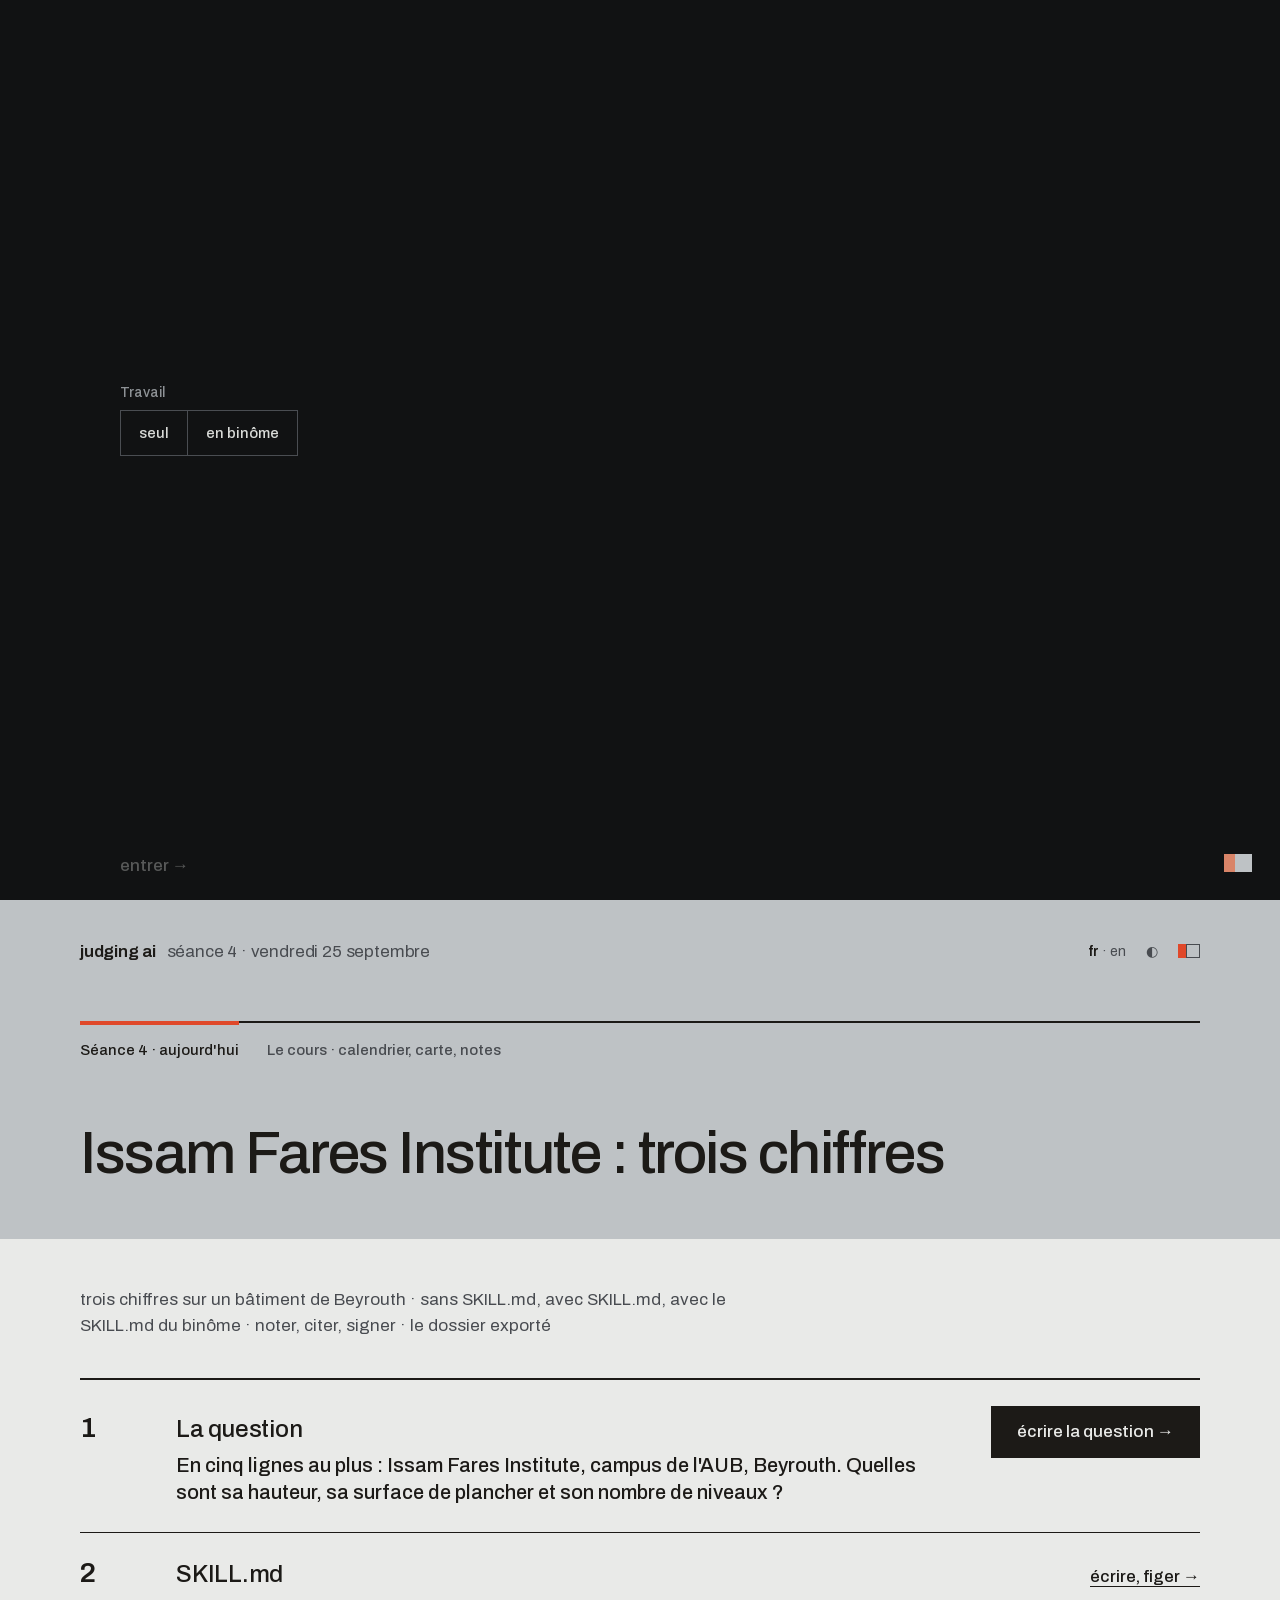
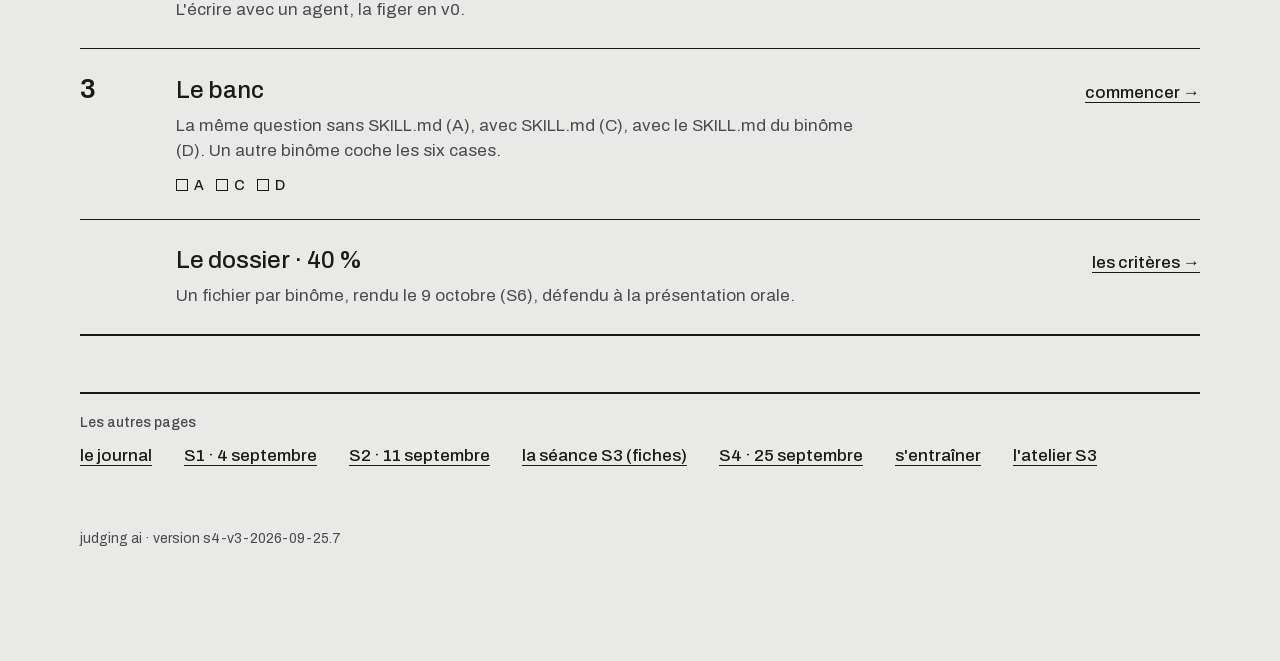
==== commit 2d12fd69: "S4 title « Issam Fares Institute : trois chiffres » in the course calendar (his « its a bad title » " ====
--- a/index.html
+++ b/index.html
@@ -14,7 +14,7 @@
 </head>
 <body class="ja">
 <div id="app" class="ja-accueil"></div>
-<script id="cours" type="application/json">{"semaine": "S4", "seances": [{"id": "S1", "date": "2026-09-04", "fr": {"titre": "classer le statut", "detail": "O·R·I·X · Ayoub · adopter un lieu"}, "en": {"titre": "classify the standing", "detail": "O·R·I·X · Ayoub · adopt a place"}}, {"id": "S2", "date": "2026-09-11", "fr": {"titre": "vérifier : sources et attribution", "detail": "les quatre issues, les quatre gestes, la règle d'or · le modèle sur le lieu du binôme · le journal"}, "en": {"titre": "verify: sources and attribution", "detail": "the four outcomes, the four moves, the golden rule · the model on the pair's place · the journal"}}, {"id": "S3", "date": "2026-09-18", "fr": {"titre": "vérifier & superviser", "detail": "faussaires et vérificateurs · SKILL.md v0, testée sans et avec · début du dossier du lieu"}, "en": {"titre": "verify & oversee", "detail": "forgers and checkers · SKILL.md v0, tested without and with · the place dossier begins"}}, {"id": "S4", "date": "2026-09-25", "fr": {"titre": "une question, trois réponses", "detail": "trois chiffres sur un bâtiment de Beyrouth · sans SKILL.md, avec SKILL.md, avec le SKILL.md du binôme · noter, citer, signer · le dossier exporté"}, "en": {"titre": "one question, three answers", "detail": "three figures about a Beirut building · no SKILL.md, SKILL.md, the pair's SKILL.md · score, cite, sign · the dossier exported"}}, {"id": "S5", "date": "2026-10-02", "fr": {"titre": "décider & défendre", "detail": "accepter, réviser, refuser ou faire remonter · l'audit principal remis"}, "en": {"titre": "decide & defend", "detail": "accept, revise, refuse or escalate · the main audit handed out"}}, {"id": "S6", "date": "2026-10-09", "fr": {"titre": "SKILL.md et hooks", "detail": "le dossier rendu · la présentation orale"}, "en": {"titre": "the SKILL.md and its hooks", "detail": "the dossier handed in · the oral presentation"}}], "travaux": [{"poids": "40 %", "fr": {"titre": "Le dossier du lieu", "detail": "SKILL.md et hooks, construits sur le lieu du binôme, testés sans et avec, ajustés de version en version.", "quand": "un fichier par binôme, rendu le 9 octobre (S6), défendu à la présentation orale"}, "en": {"titre": "The place dossier", "detail": "the SKILL.md and its hooks, built on the pair's place, tested without and with, adjusted version after version.", "quand": "one file per pair, handed in on 9 October (S6), defended at the oral presentation"}}, {"poids": "60 %", "fr": {"titre": "L'audit à fautes contrôlées", "detail": "un rapport généré par IA contenant des fautes contrôlées ; reconstitution des sources, correction des affirmations, mémo de responsabilité signé.", "quand": "essai de la grille et audit remis le 2 octobre (S5) · rapport rendu le 9 octobre (S6)"}, "en": {"titre": "The seeded-error audit", "detail": "an AI-generated report containing seeded errors; sources reconstructed, claims corrected, an accountability memo signed.", "quand": "grid practice and audit handed out on 2 October (S5) · report handed in on 9 October (S6)"}}, {"poids": "", "fr": {"titre": "La présentation orale", "detail": "défendre ses preuves, ses incertitudes, ses décisions. En binôme (10 minutes) ou seul (5 minutes), au choix.", "quand": "9 octobre"}, "en": {"titre": "The oral presentation", "detail": "the defence of the evidence, the uncertainties, the decisions. In a pair (10 minutes) or alone (5 minutes), by choice.", "quand": "9 October"}}], "annonces": []}</script>
+<script id="cours" type="application/json">{"semaine": "S4", "seances": [{"id": "S1", "date": "2026-09-04", "fr": {"titre": "classer le statut", "detail": "O·R·I·X · Ayoub · adopter un lieu"}, "en": {"titre": "classify the standing", "detail": "O·R·I·X · Ayoub · adopt a place"}}, {"id": "S2", "date": "2026-09-11", "fr": {"titre": "vérifier : sources et attribution", "detail": "les quatre issues, les quatre gestes, la règle d'or · le modèle sur le lieu du binôme · le journal"}, "en": {"titre": "verify: sources and attribution", "detail": "the four outcomes, the four moves, the golden rule · the model on the pair's place · the journal"}}, {"id": "S3", "date": "2026-09-18", "fr": {"titre": "vérifier & superviser", "detail": "faussaires et vérificateurs · SKILL.md v0, testée sans et avec · début du dossier du lieu"}, "en": {"titre": "verify & oversee", "detail": "forgers and checkers · SKILL.md v0, tested without and with · the place dossier begins"}}, {"id": "S4", "date": "2026-09-25", "fr": {"titre": "Issam Fares Institute : trois chiffres", "detail": "trois chiffres sur un bâtiment de Beyrouth · sans SKILL.md, avec SKILL.md, avec le SKILL.md du binôme · noter, citer, signer · le dossier exporté"}, "en": {"titre": "Issam Fares Institute: three figures", "detail": "three figures about a Beirut building · no SKILL.md, SKILL.md, the pair's SKILL.md · score, cite, sign · the dossier exported"}}, {"id": "S5", "date": "2026-10-02", "fr": {"titre": "décider & défendre", "detail": "accepter, réviser, refuser ou faire remonter · l'audit principal remis"}, "en": {"titre": "decide & defend", "detail": "accept, revise, refuse or escalate · the main audit handed out"}}, {"id": "S6", "date": "2026-10-09", "fr": {"titre": "SKILL.md et hooks", "detail": "le dossier rendu · la présentation orale"}, "en": {"titre": "the SKILL.md and its hooks", "detail": "the dossier handed in · the oral presentation"}}], "travaux": [{"poids": "40 %", "fr": {"titre": "Le dossier du lieu", "detail": "SKILL.md et hooks, construits sur le lieu du binôme, testés sans et avec, ajustés de version en version.", "quand": "un fichier par binôme, rendu le 9 octobre (S6), défendu à la présentation orale"}, "en": {"titre": "The place dossier", "detail": "the SKILL.md and its hooks, built on the pair's place, tested without and with, adjusted version after version.", "quand": "one file per pair, handed in on 9 October (S6), defended at the oral presentation"}}, {"poids": "60 %", "fr": {"titre": "L'audit à fautes contrôlées", "detail": "un rapport généré par IA contenant des fautes contrôlées ; reconstitution des sources, correction des affirmations, mémo de responsabilité signé.", "quand": "essai de la grille et audit remis le 2 octobre (S5) · rapport rendu le 9 octobre (S6)"}, "en": {"titre": "The seeded-error audit", "detail": "an AI-generated report containing seeded errors; sources reconstructed, claims corrected, an accountability memo signed.", "quand": "grid practice and audit handed out on 2 October (S5) · report handed in on 9 October (S6)"}}, {"poids": "", "fr": {"titre": "La présentation orale", "detail": "défendre ses preuves, ses incertitudes, ses décisions. En binôme (10 minutes) ou seul (5 minutes), au choix.", "quand": "9 octobre"}, "en": {"titre": "The oral presentation", "detail": "the defence of the evidence, the uncertainties, the decisions. In a pair (10 minutes) or alone (5 minutes), by choice.", "quand": "9 October"}}], "annonces": []}</script>
 <script id="carte" type="application/json">{"categorie": {"fr": "statut", "en": "standing"}, "titre": {"fr": "O·R·I·X : le {categorie} d'une affirmation, jamais sa vérité", "en": "O·R·I·X: the {categorie} of a claim, never its truth"}, "lettres": [{"l": "O", "nom": "Observation", "fr": {"def": "un constat : quelqu'un l'a vu, mesuré ou compté, et dit quand", "question": "qui l'a constaté, à quelle date ?", "piege": "une phrase peut imiter la forme d'un relevé sans relevé ; le relevé d'un autre, recopié, est une source (R)"}, "en": {"def": "an observation: someone saw, measured or counted it, and says when", "question": "who observed it, on what date?", "piege": "a sentence can imitate the form of a survey without a survey; someone else's survey, copied, is a source (R)"}}, {"l": "R", "nom": "Retrieval", "fr": {"def": "une source nommée, ouverte, qui dit cela", "question": "quelle source, et dit-elle cela ?", "piege": "la source existe mais ne dit pas cela, le mal attribué : ce n'est plus R ; I si elle en dit une partie et que la phrase fait le pas, X si elle n'en dit rien"}, "en": {"def": "a named source, opened, that says it", "question": "which source, and does it say that?", "piege": "the source exists but does not say that, the misattributed: it is no longer R; I if it says part of it and the sentence takes the step, X if it says nothing of it"}}, {"l": "I", "nom": "Inference", "fr": {"def": "des prémisses (O ou R) et un pas qu'elles ne font pas elles-mêmes, dit ou non", "question": "depuis quelles prémisses ?", "piege": "l'inférence qui ne se dit pas : elle prend l'air d'un O ou d'un R"}, "en": {"def": "premises (O or R) and a step they do not take themselves, said or not", "question": "from which premises?", "piege": "the inference that does not say so: it looks like an O or an R"}}, {"l": "X", "nom": "Invention", "fr": {"def": "la forme d'un fait ; rien de ce qu'elle avance ne la porte", "question": "qu'est-ce qui le porte ? rien", "piege": "une invention peut être vraie par hasard ; elle reste une invention"}, "en": {"def": "the form of a fact; nothing it puts forward carries it", "question": "what carries it? nothing", "piege": "an invention can be true by chance; it remains an invention"}}], "regles": {"fr": ["Une seule question : qu'est-ce qui porte cette affirmation, telle qu'elle a été faite ? O, R, I et X en sont les quatre réponses, données une fois le lien vérifié. Avant, « à vérifier » n'est pas une lettre.", "{Categorie} ≠ vérité. Une affirmation vraie peut être une invention ; une fausse peut être un retrieval correct d'une source qui se trompe.", "Ce qu'on trouve après coup porte une autre affirmation : la nôtre, avec sa propre lettre.", "Un modèle constate ce qu'il a sous les yeux : une page, un plan, un calcul. Le bâtiment, jamais : ce qu'il en dit passe par R ou par I.", "Scinder les clauses composées. « Érigé en 1932, l'un des mieux conservés » = deux affirmations.", "Une absence est une affirmation sur l'espace cherché. « Introuvable » s'écrit avec ce qui a été cherché, ou ne s'écrit pas."], "en": ["One question: what carries this claim, as it was made? O, R, I and X are its four answers, given once the link is checked. Before that, “to be checked” is not a letter.", "{Categorie} ≠ truth. A true claim can be an invention; a false one can be a correct retrieval from a source that is wrong.", "What we find afterwards carries another claim: ours, with its own letter.", "A model observes what is in front of it: a page, a drawing, a calculation. Never the building: what it says about the building goes through R or I.", "Split compound clauses. “Built in 1932, one of the best preserved” = two claims.", "An absence is a claim about the space searched. “Not found” is written with what was searched, or not written at all."]}, "actions": ["Classify", "Verify", "Bound", "Decide and defend"], "cours": {"fr": "Juger l'IA : preuves et autorité", "en": "Judging AI: Evidence and Authority"}, "actions_i18n": {"fr": ["Classer", "Vérifier", "Borner", "Décider et défendre"], "en": ["Classify", "Verify", "Bound", "Decide and defend"]}}</script>
 <script src="commun.js"></script>
 <script>
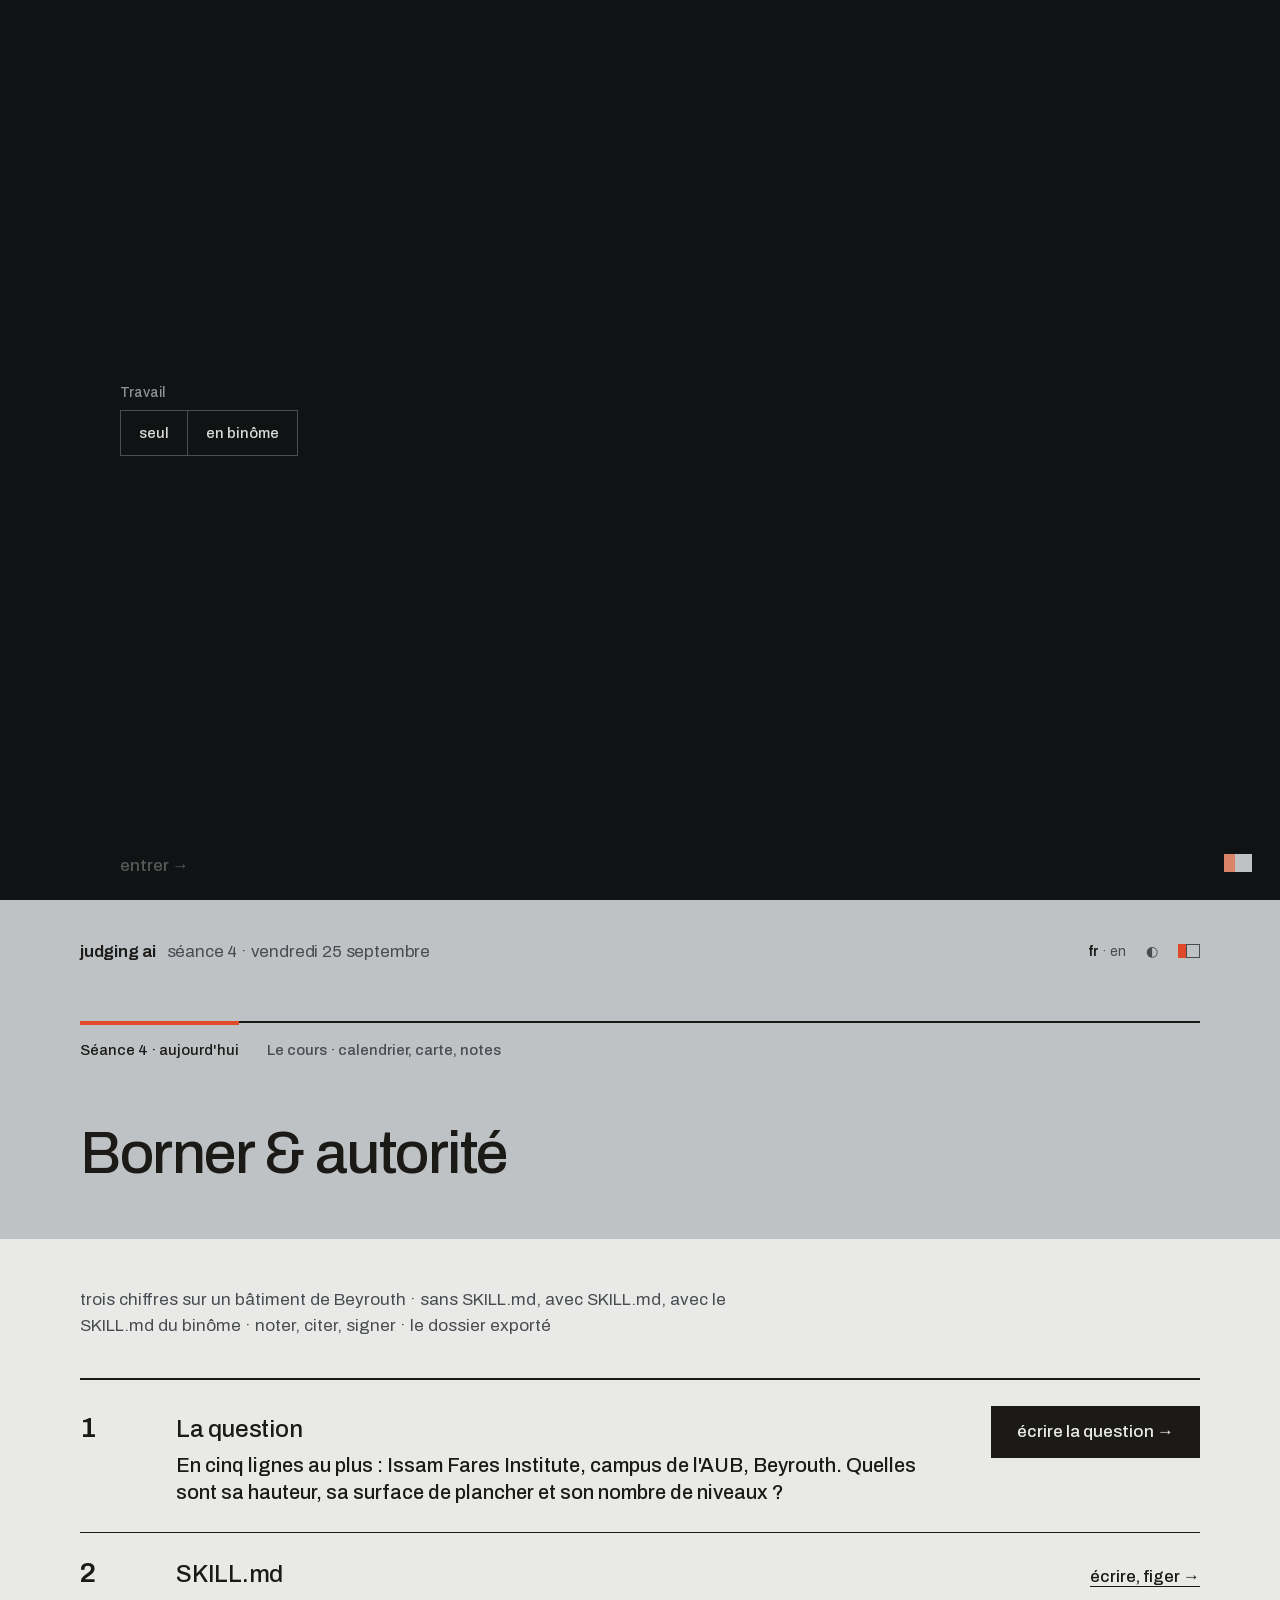
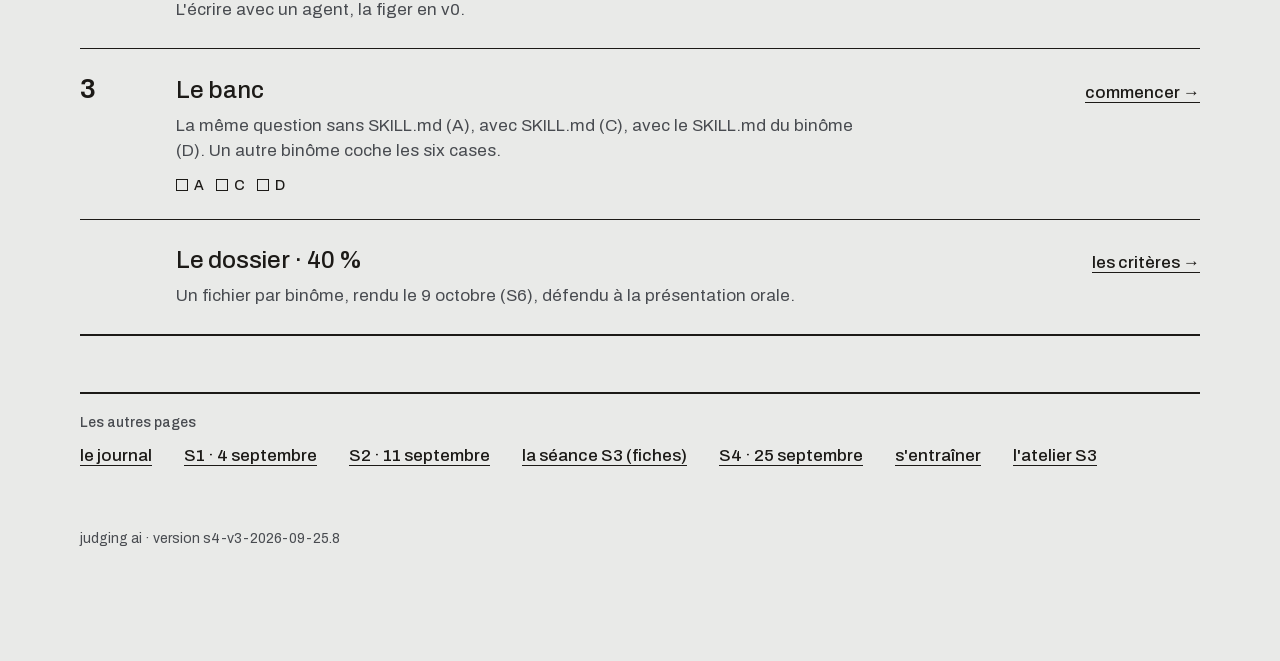
==== commit beeb2b65: "S4 title from the syllabus, « borner & autorité » / « bound & authority » (his « why issam fares?? »" ====
--- a/index.html
+++ b/index.html
@@ -14,7 +14,7 @@
 </head>
 <body class="ja">
 <div id="app" class="ja-accueil"></div>
-<script id="cours" type="application/json">{"semaine": "S4", "seances": [{"id": "S1", "date": "2026-09-04", "fr": {"titre": "classer le statut", "detail": "O·R·I·X · Ayoub · adopter un lieu"}, "en": {"titre": "classify the standing", "detail": "O·R·I·X · Ayoub · adopt a place"}}, {"id": "S2", "date": "2026-09-11", "fr": {"titre": "vérifier : sources et attribution", "detail": "les quatre issues, les quatre gestes, la règle d'or · le modèle sur le lieu du binôme · le journal"}, "en": {"titre": "verify: sources and attribution", "detail": "the four outcomes, the four moves, the golden rule · the model on the pair's place · the journal"}}, {"id": "S3", "date": "2026-09-18", "fr": {"titre": "vérifier & superviser", "detail": "faussaires et vérificateurs · SKILL.md v0, testée sans et avec · début du dossier du lieu"}, "en": {"titre": "verify & oversee", "detail": "forgers and checkers · SKILL.md v0, tested without and with · the place dossier begins"}}, {"id": "S4", "date": "2026-09-25", "fr": {"titre": "Issam Fares Institute : trois chiffres", "detail": "trois chiffres sur un bâtiment de Beyrouth · sans SKILL.md, avec SKILL.md, avec le SKILL.md du binôme · noter, citer, signer · le dossier exporté"}, "en": {"titre": "Issam Fares Institute: three figures", "detail": "three figures about a Beirut building · no SKILL.md, SKILL.md, the pair's SKILL.md · score, cite, sign · the dossier exported"}}, {"id": "S5", "date": "2026-10-02", "fr": {"titre": "décider & défendre", "detail": "accepter, réviser, refuser ou faire remonter · l'audit principal remis"}, "en": {"titre": "decide & defend", "detail": "accept, revise, refuse or escalate · the main audit handed out"}}, {"id": "S6", "date": "2026-10-09", "fr": {"titre": "SKILL.md et hooks", "detail": "le dossier rendu · la présentation orale"}, "en": {"titre": "the SKILL.md and its hooks", "detail": "the dossier handed in · the oral presentation"}}], "travaux": [{"poids": "40 %", "fr": {"titre": "Le dossier du lieu", "detail": "SKILL.md et hooks, construits sur le lieu du binôme, testés sans et avec, ajustés de version en version.", "quand": "un fichier par binôme, rendu le 9 octobre (S6), défendu à la présentation orale"}, "en": {"titre": "The place dossier", "detail": "the SKILL.md and its hooks, built on the pair's place, tested without and with, adjusted version after version.", "quand": "one file per pair, handed in on 9 October (S6), defended at the oral presentation"}}, {"poids": "60 %", "fr": {"titre": "L'audit à fautes contrôlées", "detail": "un rapport généré par IA contenant des fautes contrôlées ; reconstitution des sources, correction des affirmations, mémo de responsabilité signé.", "quand": "essai de la grille et audit remis le 2 octobre (S5) · rapport rendu le 9 octobre (S6)"}, "en": {"titre": "The seeded-error audit", "detail": "an AI-generated report containing seeded errors; sources reconstructed, claims corrected, an accountability memo signed.", "quand": "grid practice and audit handed out on 2 October (S5) · report handed in on 9 October (S6)"}}, {"poids": "", "fr": {"titre": "La présentation orale", "detail": "défendre ses preuves, ses incertitudes, ses décisions. En binôme (10 minutes) ou seul (5 minutes), au choix.", "quand": "9 octobre"}, "en": {"titre": "The oral presentation", "detail": "the defence of the evidence, the uncertainties, the decisions. In a pair (10 minutes) or alone (5 minutes), by choice.", "quand": "9 October"}}], "annonces": []}</script>
+<script id="cours" type="application/json">{"semaine": "S4", "seances": [{"id": "S1", "date": "2026-09-04", "fr": {"titre": "classer le statut", "detail": "O·R·I·X · Ayoub · adopter un lieu"}, "en": {"titre": "classify the standing", "detail": "O·R·I·X · Ayoub · adopt a place"}}, {"id": "S2", "date": "2026-09-11", "fr": {"titre": "vérifier : sources et attribution", "detail": "les quatre issues, les quatre gestes, la règle d'or · le modèle sur le lieu du binôme · le journal"}, "en": {"titre": "verify: sources and attribution", "detail": "the four outcomes, the four moves, the golden rule · the model on the pair's place · the journal"}}, {"id": "S3", "date": "2026-09-18", "fr": {"titre": "vérifier & superviser", "detail": "faussaires et vérificateurs · SKILL.md v0, testée sans et avec · début du dossier du lieu"}, "en": {"titre": "verify & oversee", "detail": "forgers and checkers · SKILL.md v0, tested without and with · the place dossier begins"}}, {"id": "S4", "date": "2026-09-25", "fr": {"titre": "borner & autorité", "detail": "trois chiffres sur un bâtiment de Beyrouth · sans SKILL.md, avec SKILL.md, avec le SKILL.md du binôme · noter, citer, signer · le dossier exporté"}, "en": {"titre": "bound & authority", "detail": "three figures about a Beirut building · no SKILL.md, SKILL.md, the pair's SKILL.md · score, cite, sign · the dossier exported"}}, {"id": "S5", "date": "2026-10-02", "fr": {"titre": "décider & défendre", "detail": "accepter, réviser, refuser ou faire remonter · l'audit principal remis"}, "en": {"titre": "decide & defend", "detail": "accept, revise, refuse or escalate · the main audit handed out"}}, {"id": "S6", "date": "2026-10-09", "fr": {"titre": "SKILL.md et hooks", "detail": "le dossier rendu · la présentation orale"}, "en": {"titre": "the SKILL.md and its hooks", "detail": "the dossier handed in · the oral presentation"}}], "travaux": [{"poids": "40 %", "fr": {"titre": "Le dossier du lieu", "detail": "SKILL.md et hooks, construits sur le lieu du binôme, testés sans et avec, ajustés de version en version.", "quand": "un fichier par binôme, rendu le 9 octobre (S6), défendu à la présentation orale"}, "en": {"titre": "The place dossier", "detail": "the SKILL.md and its hooks, built on the pair's place, tested without and with, adjusted version after version.", "quand": "one file per pair, handed in on 9 October (S6), defended at the oral presentation"}}, {"poids": "60 %", "fr": {"titre": "L'audit à fautes contrôlées", "detail": "un rapport généré par IA contenant des fautes contrôlées ; reconstitution des sources, correction des affirmations, mémo de responsabilité signé.", "quand": "essai de la grille et audit remis le 2 octobre (S5) · rapport rendu le 9 octobre (S6)"}, "en": {"titre": "The seeded-error audit", "detail": "an AI-generated report containing seeded errors; sources reconstructed, claims corrected, an accountability memo signed.", "quand": "grid practice and audit handed out on 2 October (S5) · report handed in on 9 October (S6)"}}, {"poids": "", "fr": {"titre": "La présentation orale", "detail": "défendre ses preuves, ses incertitudes, ses décisions. En binôme (10 minutes) ou seul (5 minutes), au choix.", "quand": "9 octobre"}, "en": {"titre": "The oral presentation", "detail": "the defence of the evidence, the uncertainties, the decisions. In a pair (10 minutes) or alone (5 minutes), by choice.", "quand": "9 October"}}], "annonces": []}</script>
 <script id="carte" type="application/json">{"categorie": {"fr": "statut", "en": "standing"}, "titre": {"fr": "O·R·I·X : le {categorie} d'une affirmation, jamais sa vérité", "en": "O·R·I·X: the {categorie} of a claim, never its truth"}, "lettres": [{"l": "O", "nom": "Observation", "fr": {"def": "un constat : quelqu'un l'a vu, mesuré ou compté, et dit quand", "question": "qui l'a constaté, à quelle date ?", "piege": "une phrase peut imiter la forme d'un relevé sans relevé ; le relevé d'un autre, recopié, est une source (R)"}, "en": {"def": "an observation: someone saw, measured or counted it, and says when", "question": "who observed it, on what date?", "piege": "a sentence can imitate the form of a survey without a survey; someone else's survey, copied, is a source (R)"}}, {"l": "R", "nom": "Retrieval", "fr": {"def": "une source nommée, ouverte, qui dit cela", "question": "quelle source, et dit-elle cela ?", "piege": "la source existe mais ne dit pas cela, le mal attribué : ce n'est plus R ; I si elle en dit une partie et que la phrase fait le pas, X si elle n'en dit rien"}, "en": {"def": "a named source, opened, that says it", "question": "which source, and does it say that?", "piege": "the source exists but does not say that, the misattributed: it is no longer R; I if it says part of it and the sentence takes the step, X if it says nothing of it"}}, {"l": "I", "nom": "Inference", "fr": {"def": "des prémisses (O ou R) et un pas qu'elles ne font pas elles-mêmes, dit ou non", "question": "depuis quelles prémisses ?", "piege": "l'inférence qui ne se dit pas : elle prend l'air d'un O ou d'un R"}, "en": {"def": "premises (O or R) and a step they do not take themselves, said or not", "question": "from which premises?", "piege": "the inference that does not say so: it looks like an O or an R"}}, {"l": "X", "nom": "Invention", "fr": {"def": "la forme d'un fait ; rien de ce qu'elle avance ne la porte", "question": "qu'est-ce qui le porte ? rien", "piege": "une invention peut être vraie par hasard ; elle reste une invention"}, "en": {"def": "the form of a fact; nothing it puts forward carries it", "question": "what carries it? nothing", "piege": "an invention can be true by chance; it remains an invention"}}], "regles": {"fr": ["Une seule question : qu'est-ce qui porte cette affirmation, telle qu'elle a été faite ? O, R, I et X en sont les quatre réponses, données une fois le lien vérifié. Avant, « à vérifier » n'est pas une lettre.", "{Categorie} ≠ vérité. Une affirmation vraie peut être une invention ; une fausse peut être un retrieval correct d'une source qui se trompe.", "Ce qu'on trouve après coup porte une autre affirmation : la nôtre, avec sa propre lettre.", "Un modèle constate ce qu'il a sous les yeux : une page, un plan, un calcul. Le bâtiment, jamais : ce qu'il en dit passe par R ou par I.", "Scinder les clauses composées. « Érigé en 1932, l'un des mieux conservés » = deux affirmations.", "Une absence est une affirmation sur l'espace cherché. « Introuvable » s'écrit avec ce qui a été cherché, ou ne s'écrit pas."], "en": ["One question: what carries this claim, as it was made? O, R, I and X are its four answers, given once the link is checked. Before that, “to be checked” is not a letter.", "{Categorie} ≠ truth. A true claim can be an invention; a false one can be a correct retrieval from a source that is wrong.", "What we find afterwards carries another claim: ours, with its own letter.", "A model observes what is in front of it: a page, a drawing, a calculation. Never the building: what it says about the building goes through R or I.", "Split compound clauses. “Built in 1932, one of the best preserved” = two claims.", "An absence is a claim about the space searched. “Not found” is written with what was searched, or not written at all."]}, "actions": ["Classify", "Verify", "Bound", "Decide and defend"], "cours": {"fr": "Juger l'IA : preuves et autorité", "en": "Judging AI: Evidence and Authority"}, "actions_i18n": {"fr": ["Classer", "Vérifier", "Borner", "Décider et défendre"], "en": ["Classify", "Verify", "Bound", "Decide and defend"]}}</script>
 <script src="commun.js"></script>
 <script>
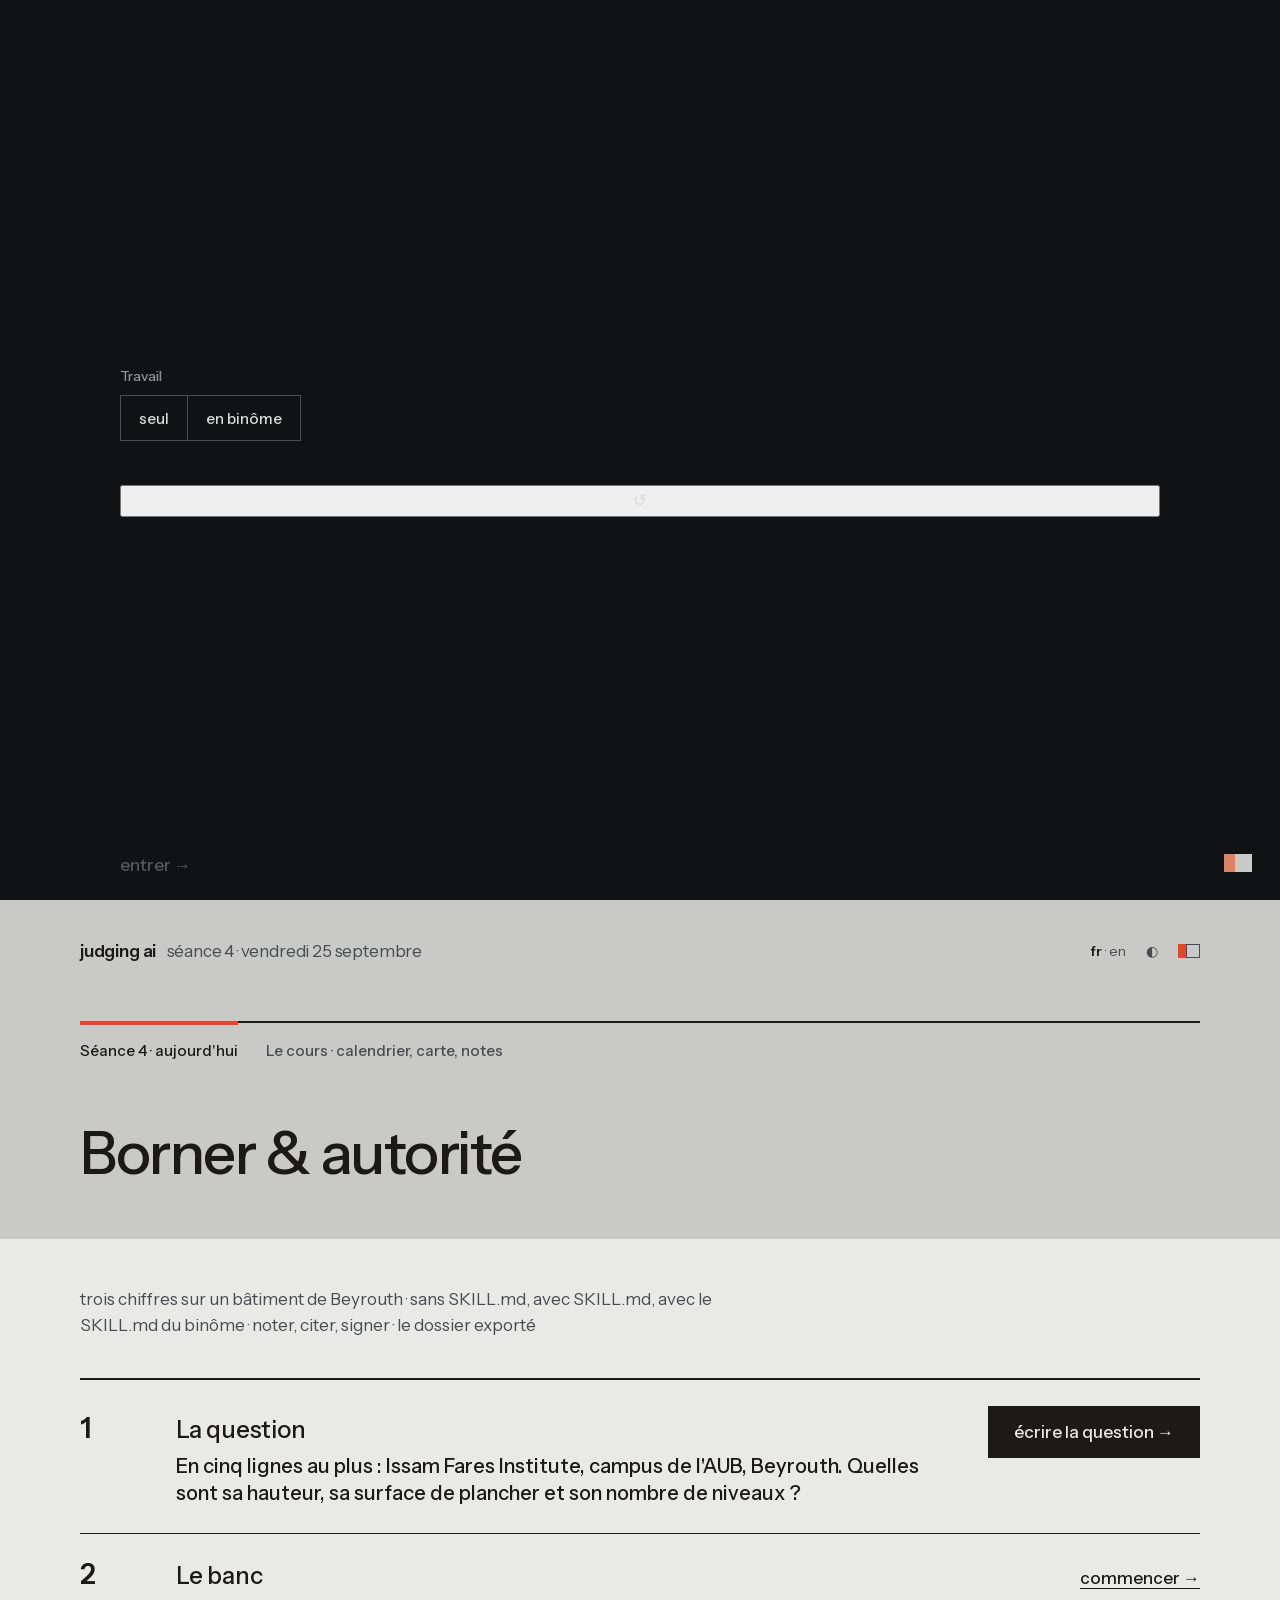
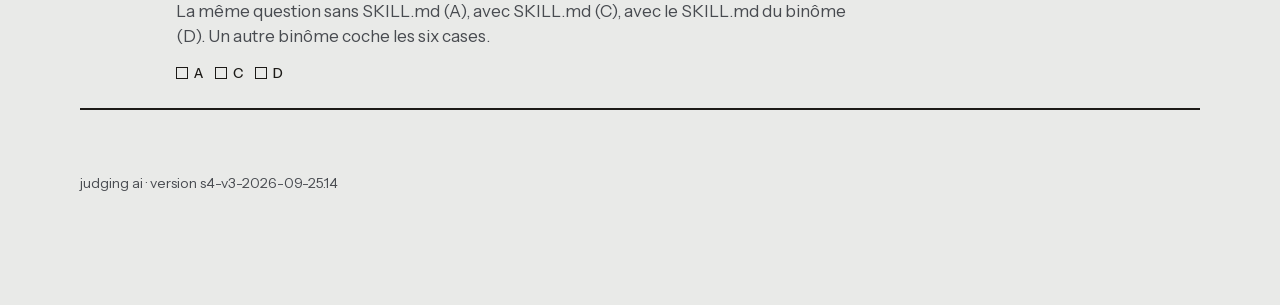
==== commit 90680bed: "simple-s4: today's path only (his « the app is too complicated », « the app has too much things i ca" ====
--- a/index.html
+++ b/index.html
@@ -30,14 +30,14 @@
   skill:"SKILL.md",skillTxt:"L'écrire avec un agent, la figer en v0.",skillFige:"figée : ",skillGo:"écrire, figer →",
   banc:"le banc",bancTxt:"La même question sans SKILL.md (A), avec SKILL.md (C), avec le SKILL.md du binôme (D). Un autre binôme coche les six cases.",bancGo:"commencer →",
   dossier:"le dossier · 40 %",dossierTxt:"Un fichier par binôme, rendu le 9 octobre (S6), défendu à la présentation orale.",dossierGo:"les critères →",
-  autres:"les autres pages",journal:"le journal",s3:"la séance S3 (fiches)",entr:"s'entraîner",atelier:"l'atelier S3",
+  autres:"les autres pages",plus:"SKILL.md, le dossier, les autres pages",journal:"le journal",s3:"la séance S3 (fiches)",entr:"s'entraîner",atelier:"l'atelier S3",
   semaine:"cette semaine",semestre:"le semestre",carte:"la carte",travaux:"les travaux notés",voir:"voir la carte en entier →",langL:"langue",themeL:"thème",version:"version",vuesL:"Vues de l’app"},
  en:{vSeance:"Session {n} · today",vCours:"The course · calendar, card, grades",seance:"session",lire:"the question",lireGo:"write the question →",
   vous:"Working",seul:"alone",binome:"as a pair",votreNom:"Name",nom1:"Name 1",nom2:"Name 2",entrer:"enter →",
   skill:"the SKILL.md",skillTxt:"Written with an agent, frozen as v0.",skillFige:"frozen: ",skillGo:"write, freeze →",
   banc:"the bench",bancTxt:"The same question with no SKILL.md (A), with SKILL.md (C), with the pair's SKILL.md (D). Another pair ticks the six boxes.",bancGo:"start →",
   dossier:"the dossier · 40 %",dossierTxt:"One file per pair, handed in on 9 October (S6), defended at the oral presentation.",dossierGo:"the criteria →",
-  autres:"the other pages",journal:"the journal",s3:"session S3 (worksheets)",entr:"practice",atelier:"the S3 workshop",
+  autres:"the other pages",plus:"SKILL.md, the dossier, the other pages",journal:"the journal",s3:"session S3 (worksheets)",entr:"practice",atelier:"the S3 workshop",
   semaine:"this week",semestre:"the semester",carte:"the card",travaux:"graded work",voir:"see the whole card →",langL:"language",themeL:"theme",version:"version",vuesL:"App views"}
 };
 function t(k){return T[lang][k];}
@@ -93,16 +93,12 @@
     h("h1",{class:"ja-question",text:vue==="cours"?K.cours[lang]:cap(cur[lang].titre)})])]));
 }
 function seance(box){
-  var D=JA.charger(),cur=courante(),q=JA.quatre(D),n=D.skill.versions.length,v=n?D.skill.versions[n-1]:null;
+  var D=JA.charger(),cur=courante(),q=JA.quatre(D);
   box.appendChild(h("p",{class:"ja-consigne",style:"margin:0 0 40px",text:cur[lang].detail}));
   function rangee(no,titre,corps,action){return h("div",null,[h("span",{class:"no","aria-hidden":"true",text:no}),h("div",null,[h("h2",{text:cap(titre)})].concat(corps)),action]);}
   box.appendChild(h("div",{class:"ja-plan"},[
     rangee("1",t("lire"),[h("p",{class:"mur",id:"accueil-question",text:QUESTION})],h("a",{class:"ja-btn",href:"skill/#question",text:t("lireGo")})),
-    rangee("2",t("skill"),[n?h("p",{class:"texte"},[document.createTextNode(t("skillFige")+"v"+v.n+" · "+(v.nom||"…"))]):h("p",{class:"texte",text:t("skillTxt")})],h("a",{class:"ja-lien",href:"skill/#ecrire",text:t("skillGo")})),
-    rangee("3",t("banc"),[h("p",{class:"texte",text:t("bancTxt")}),h("div",{class:"abc","aria-hidden":"true"},["A","C","D"].map(function(c){return h("span",null,[h("i",{class:q[c]>=0?"fait":null}),c]);}))],h("a",{class:"ja-lien",href:"skill/",text:t("bancGo")})),
-    rangee("",t("dossier"),[h("p",{class:"texte",text:t("dossierTxt")})],h("a",{class:"ja-lien",href:"skill/#dossier",text:t("dossierGo")}))]));
-  box.appendChild(h("section",{class:"ja-section"},[h("h2",{class:"ja-lab",text:t("autres")}),h("div",{class:"ja-autres"},[
-    h("a",{class:"ja-lien",href:"journal/",text:t("journal")}),h("a",{class:"ja-lien",href:"s1/",text:"S1 · 4 septembre"}),h("a",{class:"ja-lien",href:"s2/",text:"S2 · 11 septembre"}),h("a",{class:"ja-lien",href:"s3/",text:t("s3")}),h("a",{class:"ja-lien",href:"s4/",text:"S4 · 25 septembre"}),h("a",{class:"ja-lien",href:"entrainement/",text:t("entr")}),h("a",{class:"ja-lien",href:"atelier/",text:t("atelier")})])]));
+    rangee("2",t("banc"),[h("p",{class:"texte",text:t("bancTxt")}),h("div",{class:"abc","aria-hidden":"true"},["A","C","D"].map(function(c){return h("span",null,[h("i",{class:q[c]>=0?"fait":null}),c]);}))],h("a",{class:"ja-lien",href:"skill/",text:t("bancGo")}))]));
 }
 function cours(box){
   var s=h("div",{class:"ja-cours"}),cur=C.seances.filter(function(x){return x.id===C.semaine;})[0];
@@ -117,6 +113,13 @@
   s.appendChild(liste("carte",t("carte"),K.lettres.map(function(L){return rangee("",L.l,L.nom,[h("span",{class:"def",text:" · "+L[lang].def+"."})]);}),
     [h("p",{class:"ja-suite"},[h("a",{class:"ja-lien",href:"journal/#carte",text:t("voir")})])]));
   s.appendChild(liste("travaux",t("travaux"),C.travaux.map(function(w){return rangee("",w.poids||"·",w[lang].titre,[h("p",{class:"texte",text:w[lang].detail}),h("p",{class:"quand",text:w[lang].quand})]);})));
+  /* retirés de la vue séance (25 Sept, « the app is too complicated ») : SKILL.md (écrire, versions, charger), le dossier, les autres pages */
+  var D=JA.charger(),n=D.skill.versions.length,v=n?D.skill.versions[n-1]:null;
+  s.appendChild(liste("outils",t("plus"),[
+    rangee("","",cap(t("skill")),[n?h("p",{class:"texte"},[document.createTextNode(t("skillFige")+"v"+v.n+" · "+(v.nom||"…"))]):h("p",{class:"texte",text:t("skillTxt")}),h("p",{class:"ja-suite"},[h("a",{class:"ja-lien",href:"skill/#ecrire",text:t("skillGo")})])]),
+    rangee("","",cap(t("dossier")),[h("p",{class:"texte",text:t("dossierTxt")}),h("p",{class:"ja-suite"},[h("a",{class:"ja-lien",href:"skill/#dossier",text:t("dossierGo")})])])],
+    [h("div",{class:"ja-autres"},[
+    h("a",{class:"ja-lien",href:"journal/",text:t("journal")}),h("a",{class:"ja-lien",href:"s1/",text:"S1 · 4 septembre"}),h("a",{class:"ja-lien",href:"s2/",text:"S2 · 11 septembre"}),h("a",{class:"ja-lien",href:"s3/",text:t("s3")}),h("a",{class:"ja-lien",href:"s4/",text:"S4 · 25 septembre"}),h("a",{class:"ja-lien",href:"entrainement/",text:t("entr")}),h("a",{class:"ja-lien",href:"atelier/",text:t("atelier")})])]));
   box.appendChild(s);
 }
 /* le carré de l'en-tête dans la vue séance porte le même nom que #paire */
--- a/ds.css
+++ b/ds.css
@@ -4,7 +4,7 @@
    Two layers. (1) The older pages (lire, journal, s3, entrainement, atelier)
    open on the system's band (header.ja-bande: .ja-tete, then the one heading
    h1.ja-question) and keep their own classes, restyled below on the system's
-   tokens: ink on cold paper, Archivo, ink rules, square corners, no boxes,
+   tokens: ink on cold paper, Instrument Sans, ink rules, square corners, no boxes,
    no colour for states. Rules that would reach home and skill/ are wrapped in
    :where(body:not(.ja)), which adds no specificity. (2) Home and skill/ carry
    body.ja and are built on the design system itself (_build/ds: tokens.css,
@@ -12,20 +12,20 @@
    Load AFTER each page's inline <style>.
    ========================================================================== */
 
-/* ---------- 0 · fonts: Archivo for the course and the machine, Source Serif 4 italic for the pair's own words */
-@font-face{font-family:Archivo;src:url("fonts/archivo-latin-400-700.woff2") format("woff2");font-weight:400 700;font-display:swap}
+/* ---------- 0 · fonts: Instrument Sans for the course and the machine, Source Serif 4 italic for the pair's own words */
+@font-face{font-family:"Instrument Sans";src:url("fonts/instrument-sans-latin-400-700.woff2") format("woff2");font-weight:400 700;font-display:swap}
 @font-face{font-family:"Source Serif 4";src:url("fonts/source-serif-4-latin-italic-400.woff2") format("woff2");font-style:italic;font-weight:400;font-display:swap}
 
 /* ---------- 1 · tokens: the design system's values (tokens.json), light then dark.
    :not(#ds) outranks the older pages' own :root blocks, light and dark. */
 :root:not(#ds){
-  --f-sans:Archivo,"Helvetica Neue",Arial,system-ui,sans-serif;
+  --f-sans:"Instrument Sans","Helvetica Neue",Arial,system-ui,sans-serif;
   --f-voix:"Source Serif 4",Georgia,"Times New Roman",serif;
   --t-texte:17px; --t-petit:15px; --t-etiq:14px;
   --e-1:4px; --e-2:8px; --e-3:12px; --e-4:16px; --e-5:24px; --e-6:32px; --e-7:48px; --e-8:64px;
   --g:max(20px,env(safe-area-inset-left,0px)); --cible:44px;
   --fond:#E9EAE8; --encre:#1C1A17; --encre-2:#484B50;
-  --accent:#E0482A; --bande:#BEC2C5; --rose:#E4418A;
+  --accent:#E0482A; --bande:#C9CAC8; --rose:#E4418A;
   --voile:rgba(28,26,23,.62);
   color-scheme:light}
 @media (prefers-color-scheme:dark){:root:not([data-theme="light"]):not(#ds){
@@ -168,7 +168,7 @@
    Tokens as in _build/ds/tokens.css, read from the app's own (they already follow
    the theme and the pair); then bundle.css as published; then what the app needs
    that the system has no component for (selects, the diff, the list of runs),
-   drawn with the system's own means: ink rules, Archivo, no boxes.
+   drawn with the system's own means: ink rules, Instrument Sans, no boxes.
    ========================================================================== */
 .ja{--papier:var(--fond);--sur-encre:var(--fond);--filet:var(--encre);--nuit:#111213;--sur-nuit:#D9DBD8;--nuit-2:#8E9296;
   --font-sans:var(--f-sans);--font-voix:var(--f-voix);--accent-nuit:#D98468}
@@ -464,3 +464,4 @@
 /* on a phone the home's subtitle takes its own line under « judging ai » and the tools, instead of being cut */
 @media (max-width:700px){.ja-accueil .ja-tete{flex-wrap:wrap;row-gap:0}.ja-accueil .ja-mot{display:contents}
  .ja-accueil .ja-mot i{order:3;flex:1 0 100%;margin:0;overflow:visible;text-overflow:clip;white-space:normal}}
+.ja-pas .ailleurs[aria-current]{color:var(--encre);font-weight:600}
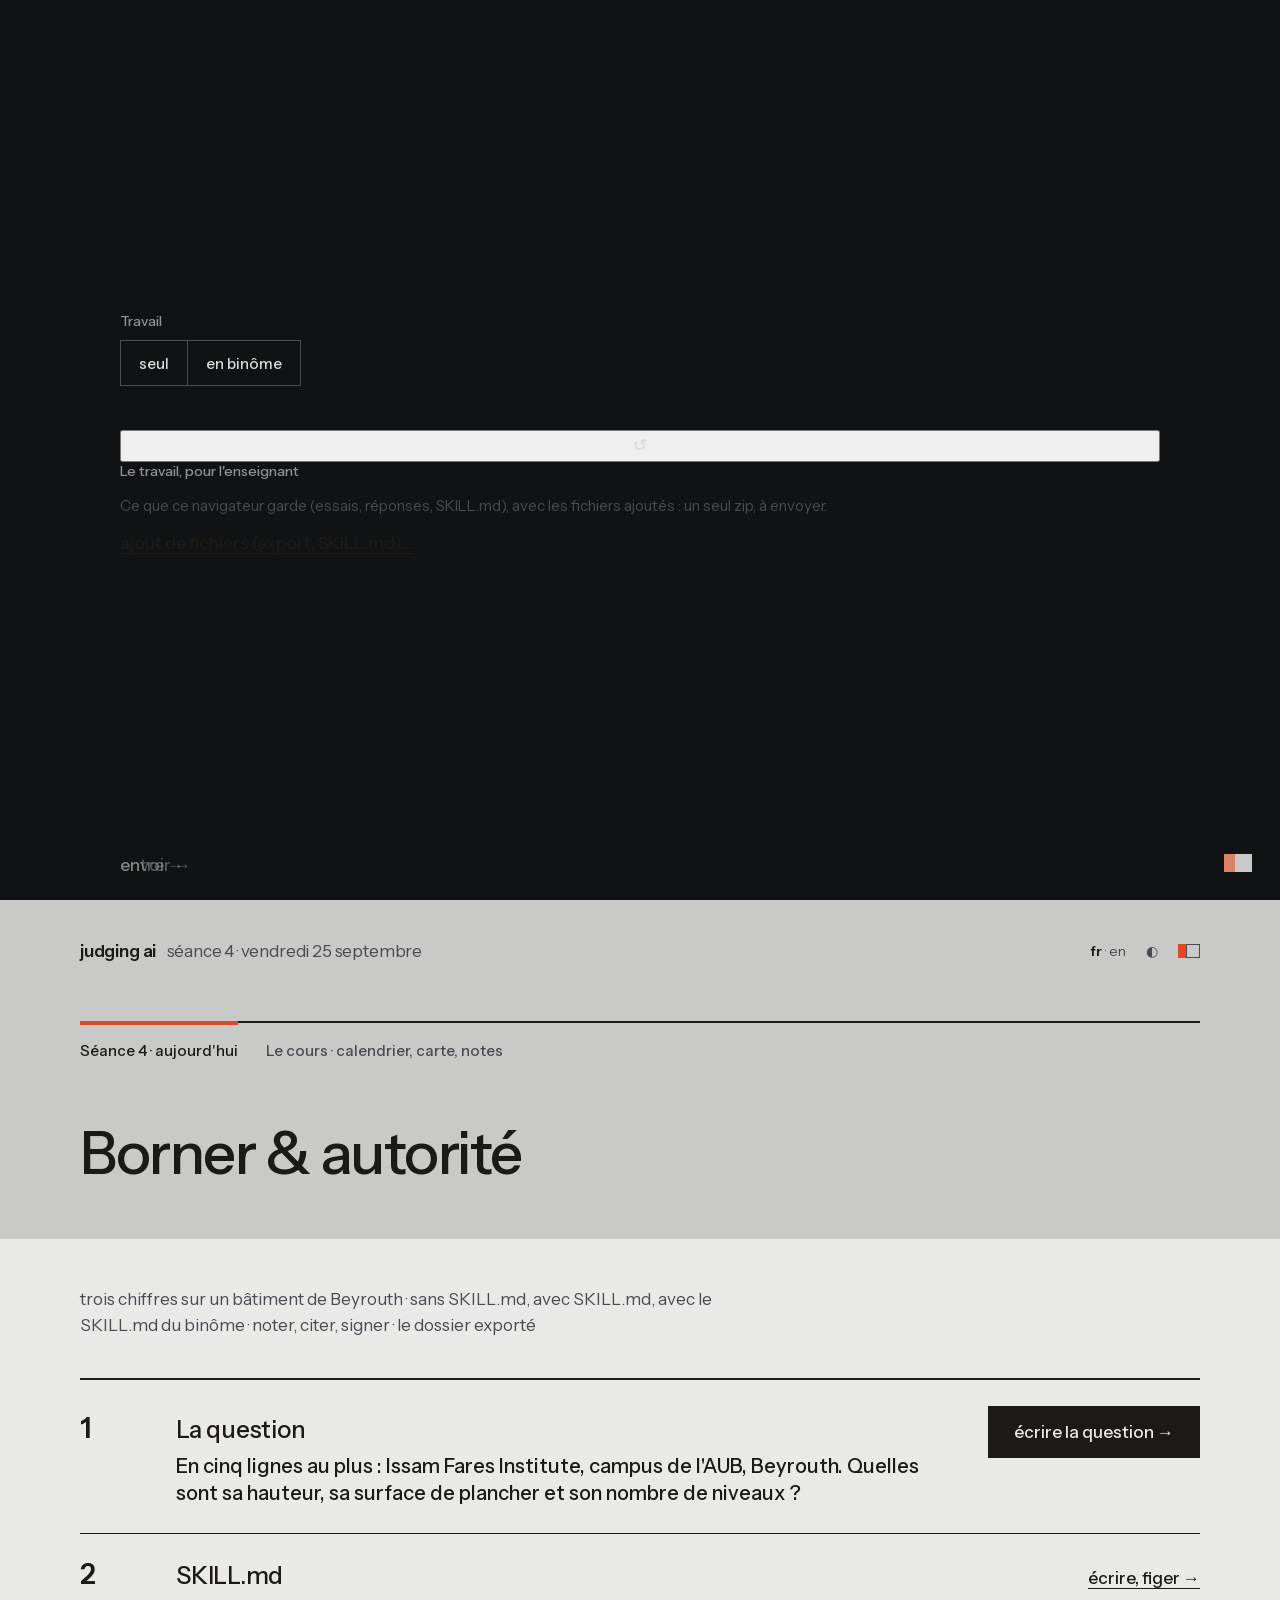
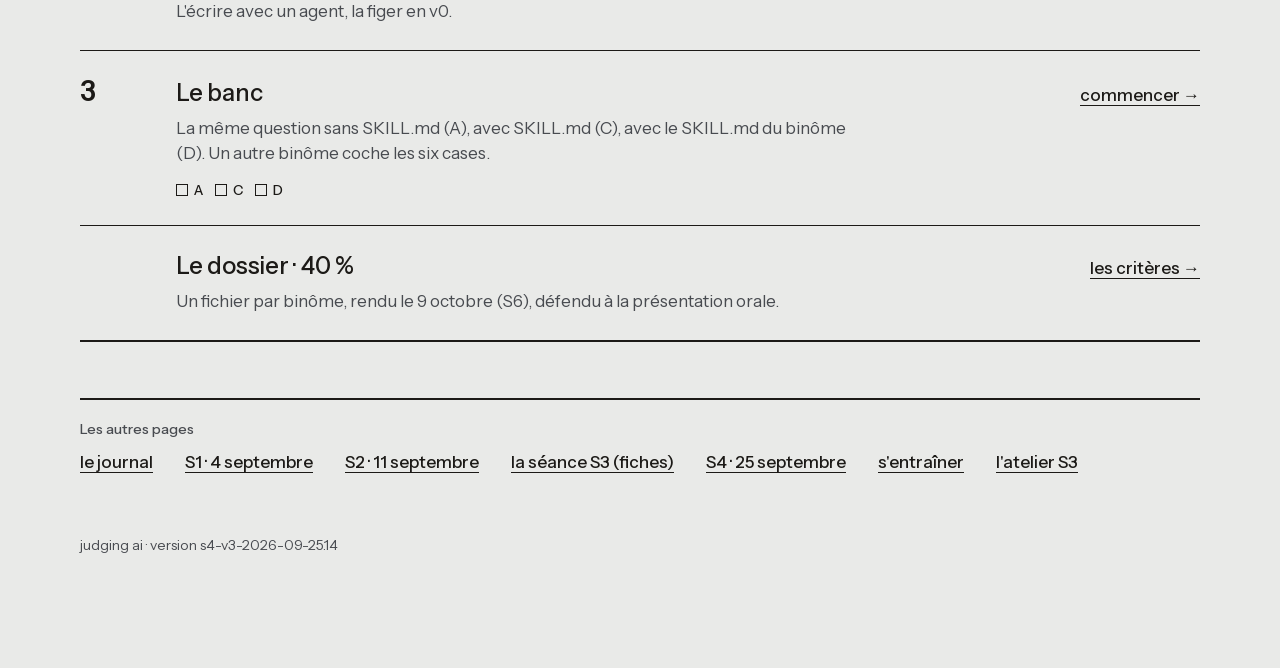
==== commit d365f543: "Landing screen: « le travail, pour l'enseignant » — one zip of what this browser keeps (dossier .jso" ====
--- a/index.html
+++ b/index.html
@@ -27,17 +27,19 @@
 var T={
  fr:{vSeance:"Séance {n} · aujourd'hui",vCours:"Le cours · calendrier, carte, notes",seance:"séance",lire:"la question",lireGo:"écrire la question →",
   vous:"Travail",seul:"seul",binome:"en binôme",votreNom:"Nom",nom1:"Nom 1",nom2:"Nom 2",entrer:"entrer →",
+  envoiT:"le travail, pour l'enseignant",envoiTxt:"Ce que ce navigateur garde (essais, réponses, SKILL.md), avec les fichiers ajoutés : un seul zip, à envoyer.",ajout:"ajout de fichiers (export, SKILL.md)…",ajoutes:"ajoutés : ",envoiGo:"envoi →",rien:"Rien dans ce navigateur, aucun fichier ajouté.",
   skill:"SKILL.md",skillTxt:"L'écrire avec un agent, la figer en v0.",skillFige:"figée : ",skillGo:"écrire, figer →",
   banc:"le banc",bancTxt:"La même question sans SKILL.md (A), avec SKILL.md (C), avec le SKILL.md du binôme (D). Un autre binôme coche les six cases.",bancGo:"commencer →",
   dossier:"le dossier · 40 %",dossierTxt:"Un fichier par binôme, rendu le 9 octobre (S6), défendu à la présentation orale.",dossierGo:"les critères →",
-  autres:"les autres pages",plus:"SKILL.md, le dossier, les autres pages",journal:"le journal",s3:"la séance S3 (fiches)",entr:"s'entraîner",atelier:"l'atelier S3",
+  autres:"les autres pages",journal:"le journal",s3:"la séance S3 (fiches)",entr:"s'entraîner",atelier:"l'atelier S3",
   semaine:"cette semaine",semestre:"le semestre",carte:"la carte",travaux:"les travaux notés",voir:"voir la carte en entier →",langL:"langue",themeL:"thème",version:"version",vuesL:"Vues de l’app"},
  en:{vSeance:"Session {n} · today",vCours:"The course · calendar, card, grades",seance:"session",lire:"the question",lireGo:"write the question →",
   vous:"Working",seul:"alone",binome:"as a pair",votreNom:"Name",nom1:"Name 1",nom2:"Name 2",entrer:"enter →",
+  envoiT:"the work, for the teacher",envoiTxt:"What this browser keeps (runs, answers, SKILL.md), with any added files: one zip, to send.",ajout:"add files (export, SKILL.md)…",ajoutes:"added: ",envoiGo:"send →",rien:"Nothing in this browser, no files added.",
   skill:"the SKILL.md",skillTxt:"Written with an agent, frozen as v0.",skillFige:"frozen: ",skillGo:"write, freeze →",
   banc:"the bench",bancTxt:"The same question with no SKILL.md (A), with SKILL.md (C), with the pair's SKILL.md (D). Another pair ticks the six boxes.",bancGo:"start →",
   dossier:"the dossier · 40 %",dossierTxt:"One file per pair, handed in on 9 October (S6), defended at the oral presentation.",dossierGo:"the criteria →",
-  autres:"the other pages",plus:"SKILL.md, the dossier, the other pages",journal:"the journal",s3:"session S3 (worksheets)",entr:"practice",atelier:"the S3 workshop",
+  autres:"the other pages",journal:"the journal",s3:"session S3 (worksheets)",entr:"practice",atelier:"the S3 workshop",
   semaine:"this week",semestre:"the semester",carte:"the card",travaux:"graded work",voir:"see the whole card →",langL:"language",themeL:"theme",version:"version",vuesL:"App views"}
 };
 function t(k){return T[lang][k];}
@@ -73,8 +75,34 @@
   s.appendChild(zone);
   s.appendChild(h("button",{type:"button",class:"ja-entrer",text:t("entrer"),on:{click:function(){document.getElementById("bande").scrollIntoView({behavior:"smooth"});}}}));
   s.appendChild(h("button",{type:"button",class:"ja-carre",id:"paire"}));
+  envoi(s);
   pret();
   box.appendChild(s);
+}
+/* l'envoi (25 sept., après la séance) : ce que ce navigateur garde, plus les fichiers ajoutés (un export d'avant la remise à zéro, les SKILL.md enregistrés), en un seul zip ; partage du téléphone si possible, sinon téléchargement */
+function envoi(s){
+  var ajouts=[],w=h("div",{class:"envoi",id:"envoi"}),info=h("p",{class:"ja-s",id:"envoi-info"});
+  var inp=h("input",{type:"file",multiple:"multiple",id:"envoi-fichiers",style:"display:none"});
+  inp.addEventListener("change",function(){Array.prototype.forEach.call(inp.files||[],function(f){var r=new FileReader();r.onload=function(){ajouts.push({nom:f.name,octets:new Uint8Array(r.result)});info.textContent=t("ajoutes")+ajouts.map(function(a){return a.nom;}).join(", ");};r.readAsArrayBuffer(f);});inp.value="";});
+  function travail(){var d=JA.complet(),v=d.skill||{},f=[],ok=(d.essais&&d.essais.length)||(v.versions&&v.versions.length)||(v.brouillon&&v.brouillon.trim())||(d.binome&&d.binome.noms&&d.binome.noms.length);
+    if(!ok)return {d:d,f:f};
+    f.push({nom:"travail/dossier.json",texte:JSON.stringify(d,null,2)},{nom:"travail/dossier.md",texte:JA.markdown(d)});
+    (v.versions||[]).forEach(function(x,i){f.push({nom:"travail/SKILL.md/v"+(typeof x.n==="number"?x.n:i)+"/SKILL.md",texte:JA.skillMd(x.nom,x.description,x.corps)});});
+    if(v.brouillon&&v.brouillon.trim())f.push({nom:"travail/SKILL.md/brouillon.md",texte:v.brouillon});
+    return {d:d,f:f};}
+  function envoyer(){var r=travail(),f=r.f.concat(ajouts.map(function(a){return {nom:"ajouts/"+a.nom,octets:a.octets};}));
+    if(!f.length){info.textContent=t("rien");return;}
+    var noms=(r.d.binome&&r.d.binome.noms||[]).join("-"),nom="travail-"+(JA.slug(noms)||"sans-nom")+"-"+new Date().toISOString().slice(0,10)+".zip";
+    var z=JA.zip(f),file=new File([z],nom,{type:"application/zip"});
+    if(navigator.canShare&&navigator.canShare({files:[file]})){navigator.share({files:[file],title:nom}).catch(function(e){if(!e||e.name!=="AbortError")JA.telecharger(z,nom,"application/zip");});}
+    else JA.telecharger(z,nom,"application/zip");}
+  w.appendChild(h("p",{class:"k",text:t("envoiT")}));
+  w.appendChild(h("p",{class:"ja-s",text:t("envoiTxt")}));
+  document.body.appendChild(inp);
+  w.appendChild(h("button",{type:"button",class:"ja-lien",id:"envoi-ajout",text:t("ajout"),on:{click:function(){inp.click();}}}));
+  w.appendChild(h("button",{type:"button",class:"ja-entrer",id:"envoi-go",text:t("envoiGo"),on:{click:envoyer}}));
+  w.appendChild(info);
+  s.appendChild(w);
 }
 /* la bande : l'en-tête, les deux vues (Tab), le titre */
 function bande(box){
@@ -93,12 +121,16 @@
     h("h1",{class:"ja-question",text:vue==="cours"?K.cours[lang]:cap(cur[lang].titre)})])]));
 }
 function seance(box){
-  var D=JA.charger(),cur=courante(),q=JA.quatre(D);
+  var D=JA.charger(),cur=courante(),q=JA.quatre(D),n=D.skill.versions.length,v=n?D.skill.versions[n-1]:null;
   box.appendChild(h("p",{class:"ja-consigne",style:"margin:0 0 40px",text:cur[lang].detail}));
   function rangee(no,titre,corps,action){return h("div",null,[h("span",{class:"no","aria-hidden":"true",text:no}),h("div",null,[h("h2",{text:cap(titre)})].concat(corps)),action]);}
   box.appendChild(h("div",{class:"ja-plan"},[
     rangee("1",t("lire"),[h("p",{class:"mur",id:"accueil-question",text:QUESTION})],h("a",{class:"ja-btn",href:"skill/#question",text:t("lireGo")})),
-    rangee("2",t("banc"),[h("p",{class:"texte",text:t("bancTxt")}),h("div",{class:"abc","aria-hidden":"true"},["A","C","D"].map(function(c){return h("span",null,[h("i",{class:q[c]>=0?"fait":null}),c]);}))],h("a",{class:"ja-lien",href:"skill/",text:t("bancGo")}))]));
+    rangee("2",t("skill"),[n?h("p",{class:"texte"},[document.createTextNode(t("skillFige")+"v"+v.n+" · "+(v.nom||"…"))]):h("p",{class:"texte",text:t("skillTxt")})],h("a",{class:"ja-lien",href:"skill/#ecrire",text:t("skillGo")})),
+    rangee("3",t("banc"),[h("p",{class:"texte",text:t("bancTxt")}),h("div",{class:"abc","aria-hidden":"true"},["A","C","D"].map(function(c){return h("span",null,[h("i",{class:q[c]>=0?"fait":null}),c]);}))],h("a",{class:"ja-lien",href:"skill/",text:t("bancGo")})),
+    rangee("",t("dossier"),[h("p",{class:"texte",text:t("dossierTxt")})],h("a",{class:"ja-lien",href:"skill/#dossier",text:t("dossierGo")}))]));
+  box.appendChild(h("section",{class:"ja-section"},[h("h2",{class:"ja-lab",text:t("autres")}),h("div",{class:"ja-autres"},[
+    h("a",{class:"ja-lien",href:"journal/",text:t("journal")}),h("a",{class:"ja-lien",href:"s1/",text:"S1 · 4 septembre"}),h("a",{class:"ja-lien",href:"s2/",text:"S2 · 11 septembre"}),h("a",{class:"ja-lien",href:"s3/",text:t("s3")}),h("a",{class:"ja-lien",href:"s4/",text:"S4 · 25 septembre"}),h("a",{class:"ja-lien",href:"entrainement/",text:t("entr")}),h("a",{class:"ja-lien",href:"atelier/",text:t("atelier")})])]));
 }
 function cours(box){
   var s=h("div",{class:"ja-cours"}),cur=C.seances.filter(function(x){return x.id===C.semaine;})[0];
@@ -113,13 +145,6 @@
   s.appendChild(liste("carte",t("carte"),K.lettres.map(function(L){return rangee("",L.l,L.nom,[h("span",{class:"def",text:" · "+L[lang].def+"."})]);}),
     [h("p",{class:"ja-suite"},[h("a",{class:"ja-lien",href:"journal/#carte",text:t("voir")})])]));
   s.appendChild(liste("travaux",t("travaux"),C.travaux.map(function(w){return rangee("",w.poids||"·",w[lang].titre,[h("p",{class:"texte",text:w[lang].detail}),h("p",{class:"quand",text:w[lang].quand})]);})));
-  /* retirés de la vue séance (25 Sept, « the app is too complicated ») : SKILL.md (écrire, versions, charger), le dossier, les autres pages */
-  var D=JA.charger(),n=D.skill.versions.length,v=n?D.skill.versions[n-1]:null;
-  s.appendChild(liste("outils",t("plus"),[
-    rangee("","",cap(t("skill")),[n?h("p",{class:"texte"},[document.createTextNode(t("skillFige")+"v"+v.n+" · "+(v.nom||"…"))]):h("p",{class:"texte",text:t("skillTxt")}),h("p",{class:"ja-suite"},[h("a",{class:"ja-lien",href:"skill/#ecrire",text:t("skillGo")})])]),
-    rangee("","",cap(t("dossier")),[h("p",{class:"texte",text:t("dossierTxt")}),h("p",{class:"ja-suite"},[h("a",{class:"ja-lien",href:"skill/#dossier",text:t("dossierGo")})])])],
-    [h("div",{class:"ja-autres"},[
-    h("a",{class:"ja-lien",href:"journal/",text:t("journal")}),h("a",{class:"ja-lien",href:"s1/",text:"S1 · 4 septembre"}),h("a",{class:"ja-lien",href:"s2/",text:"S2 · 11 septembre"}),h("a",{class:"ja-lien",href:"s3/",text:t("s3")}),h("a",{class:"ja-lien",href:"s4/",text:"S4 · 25 septembre"}),h("a",{class:"ja-lien",href:"entrainement/",text:t("entr")}),h("a",{class:"ja-lien",href:"atelier/",text:t("atelier")})])]));
   box.appendChild(s);
 }
 /* le carré de l'en-tête dans la vue séance porte le même nom que #paire */
--- a/ds.css
+++ b/ds.css
@@ -464,4 +464,5 @@
 /* on a phone the home's subtitle takes its own line under « judging ai » and the tools, instead of being cut */
 @media (max-width:700px){.ja-accueil .ja-tete{flex-wrap:wrap;row-gap:0}.ja-accueil .ja-mot{display:contents}
  .ja-accueil .ja-mot i{order:3;flex:1 0 100%;margin:0;overflow:visible;text-overflow:clip;white-space:normal}}
+
 .ja-pas .ailleurs[aria-current]{color:var(--encre);font-weight:600}
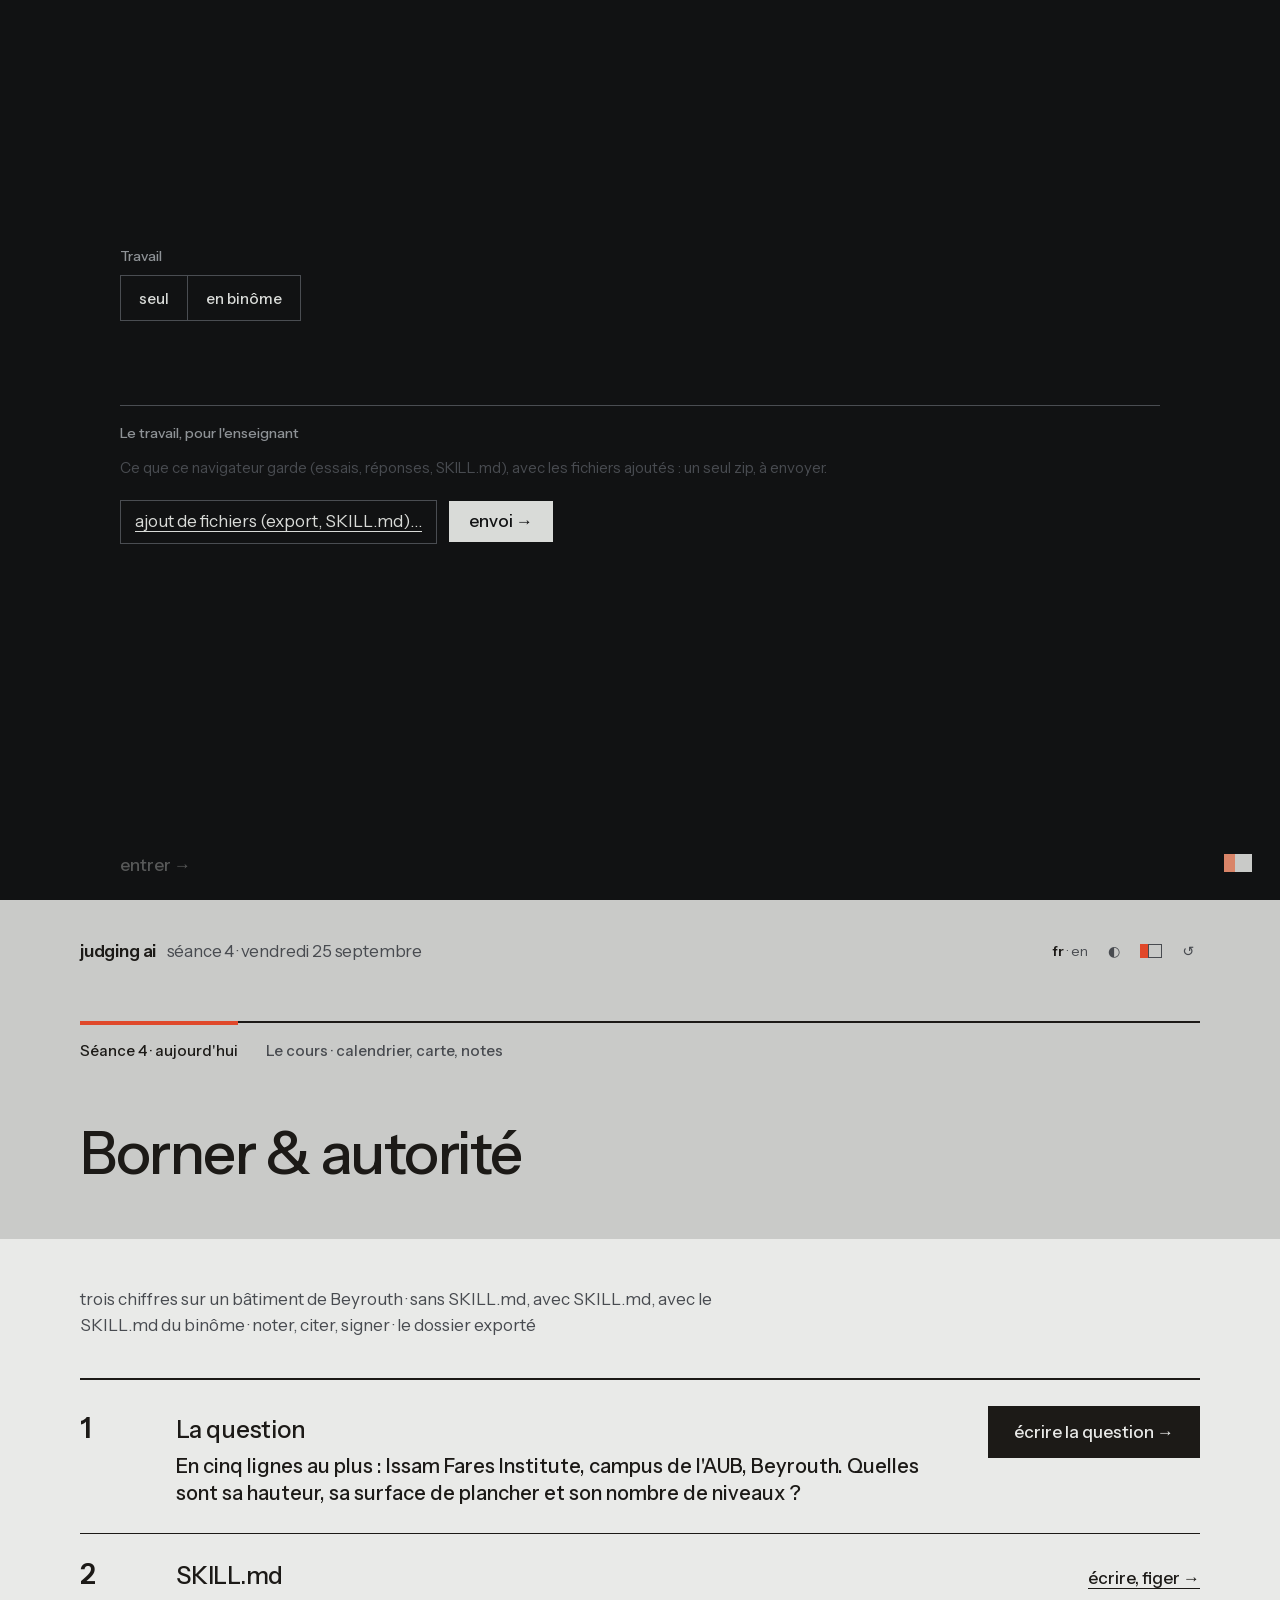
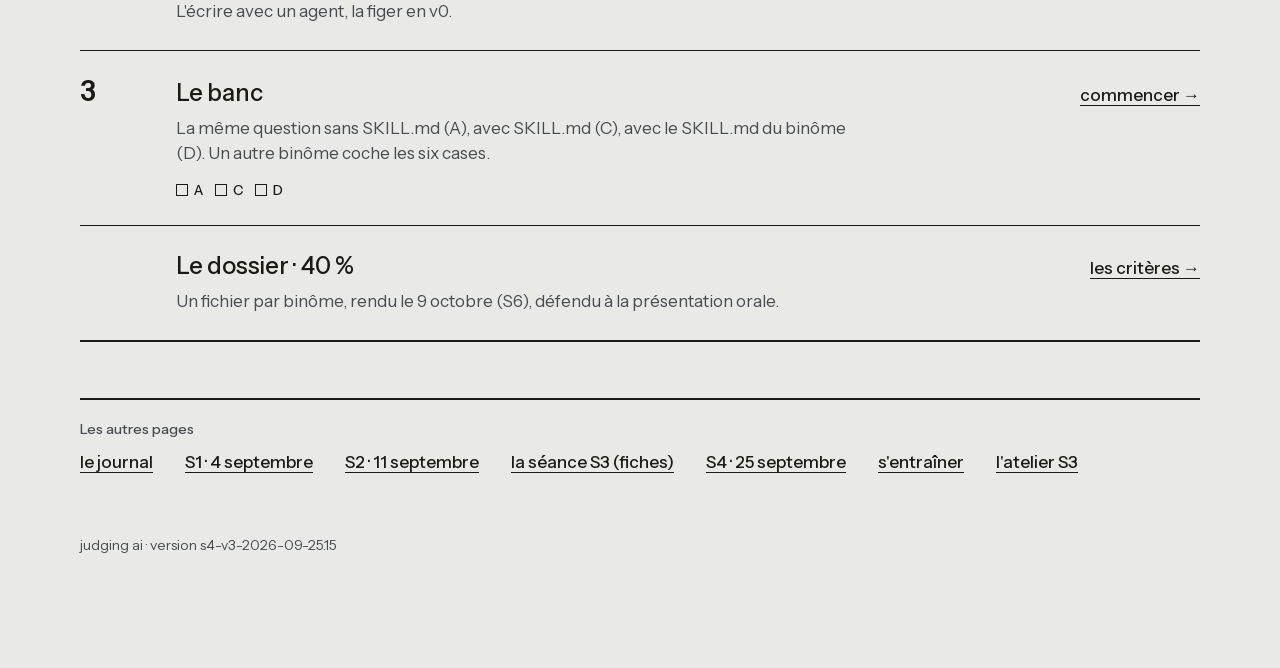
==== commit 1a10f38b: "Landing screen fixes (his screenshots): « envoi → » no longer sits on top of « entrer → » (own style" ====
--- a/index.html
+++ b/index.html
@@ -81,7 +81,7 @@
 }
 /* l'envoi (25 sept., après la séance) : ce que ce navigateur garde, plus les fichiers ajoutés (un export d'avant la remise à zéro, les SKILL.md enregistrés), en un seul zip ; partage du téléphone si possible, sinon téléchargement */
 function envoi(s){
-  var ajouts=[],w=h("div",{class:"envoi",id:"envoi"}),info=h("p",{class:"ja-s",id:"envoi-info"});
+  var ajouts=[],w=h("div",{class:"envoi",id:"envoi",style:"margin:40px 0 72px;padding-top:18px;border-top:1px solid #4A4D52"}),info=h("p",{class:"ja-s",id:"envoi-info"});
   var inp=h("input",{type:"file",multiple:"multiple",id:"envoi-fichiers",style:"display:none"});
   inp.addEventListener("change",function(){Array.prototype.forEach.call(inp.files||[],function(f){var r=new FileReader();r.onload=function(){ajouts.push({nom:f.name,octets:new Uint8Array(r.result)});info.textContent=t("ajoutes")+ajouts.map(function(a){return a.nom;}).join(", ");};r.readAsArrayBuffer(f);});inp.value="";});
   function travail(){var d=JA.complet(),v=d.skill||{},f=[],ok=(d.essais&&d.essais.length)||(v.versions&&v.versions.length)||(v.brouillon&&v.brouillon.trim())||(d.binome&&d.binome.noms&&d.binome.noms.length);
@@ -99,8 +99,8 @@
   w.appendChild(h("p",{class:"k",text:t("envoiT")}));
   w.appendChild(h("p",{class:"ja-s",text:t("envoiTxt")}));
   document.body.appendChild(inp);
-  w.appendChild(h("button",{type:"button",class:"ja-lien",id:"envoi-ajout",text:t("ajout"),on:{click:function(){inp.click();}}}));
-  w.appendChild(h("button",{type:"button",class:"ja-entrer",id:"envoi-go",text:t("envoiGo"),on:{click:envoyer}}));
+  w.appendChild(h("button",{type:"button",class:"ja-lien",style:"color:var(--sur-nuit);background:none;border:1px solid #4A4D52;padding:8px 14px;font:inherit;cursor:pointer;margin:6px 12px 6px 0",id:"envoi-ajout",text:t("ajout"),on:{click:function(){inp.click();}}}));
+  w.appendChild(h("button",{type:"button",class:"envoi-go",id:"envoi-go",text:t("envoiGo"),on:{click:envoyer}}));
   w.appendChild(info);
   s.appendChild(w);
 }
--- a/ds.css
+++ b/ds.css
@@ -466,3 +466,4 @@
  .ja-accueil .ja-mot i{order:3;flex:1 0 100%;margin:0;overflow:visible;text-overflow:clip;white-space:normal}}
 
 .ja-pas .ailleurs[aria-current]{color:var(--encre);font-weight:600}
+.ja-nuit .envoi-go{background:var(--sur-nuit);color:var(--nuit);border:0;padding:10px 20px;font:500 17px var(--font-sans);cursor:pointer;margin:6px 0}
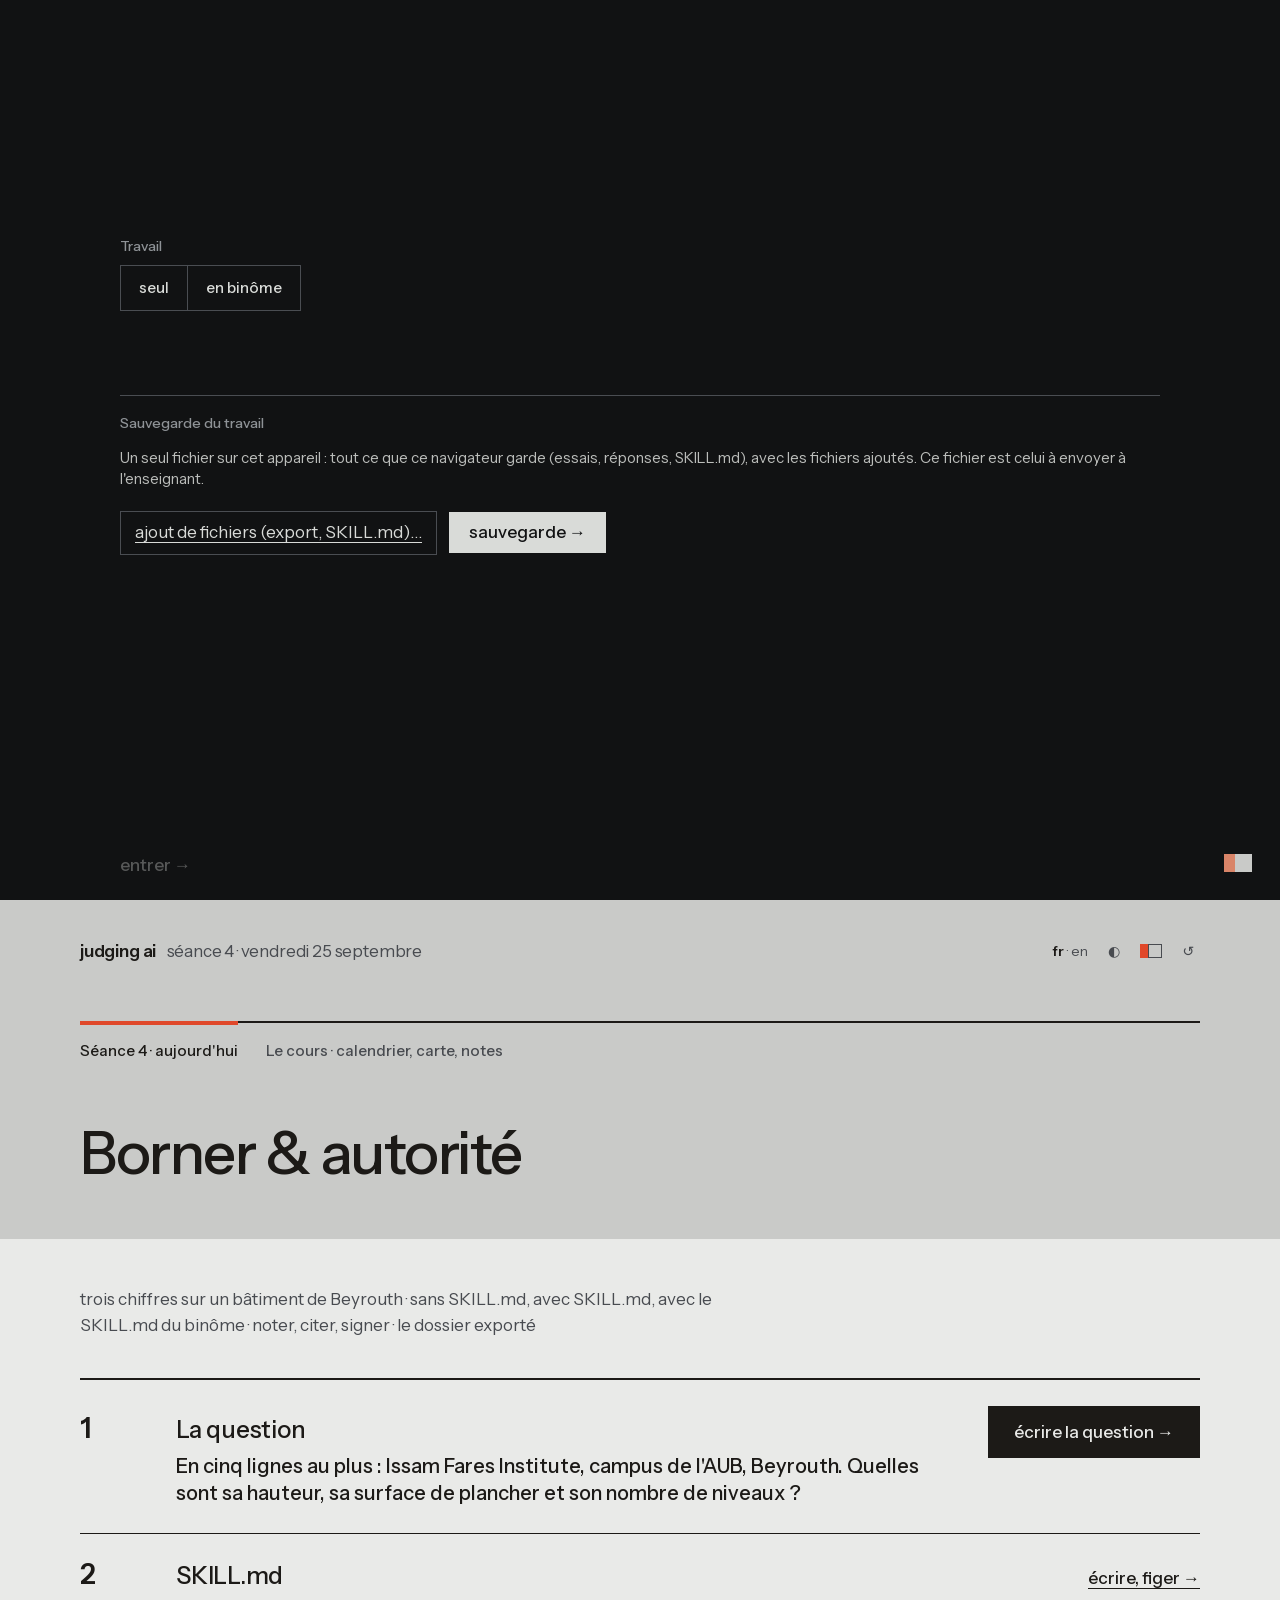
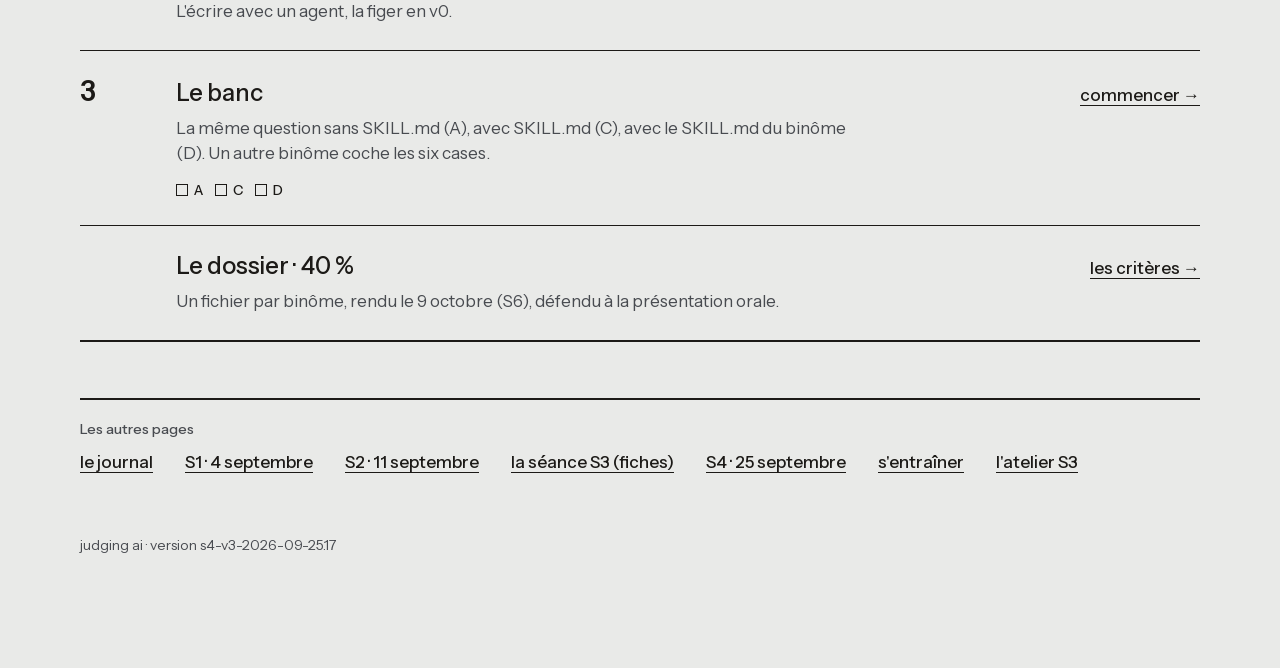
==== commit 9df127e1: "Landing « sauvegarde »: saves to the device (no share sheet), everything the browser holds: dossier," ====
--- a/index.html
+++ b/index.html
@@ -27,7 +27,7 @@
 var T={
  fr:{vSeance:"Séance {n} · aujourd'hui",vCours:"Le cours · calendrier, carte, notes",seance:"séance",lire:"la question",lireGo:"écrire la question →",
   vous:"Travail",seul:"seul",binome:"en binôme",votreNom:"Nom",nom1:"Nom 1",nom2:"Nom 2",entrer:"entrer →",
-  envoiT:"le travail, pour l'enseignant",envoiTxt:"Ce que ce navigateur garde (essais, réponses, SKILL.md), avec les fichiers ajoutés : un seul zip, à envoyer.",ajout:"ajout de fichiers (export, SKILL.md)…",ajoutes:"ajoutés : ",envoiGo:"envoi →",rien:"Rien dans ce navigateur, aucun fichier ajouté.",
+  envoiT:"sauvegarde du travail",envoiTxt:"Un seul fichier sur cet appareil : tout ce que ce navigateur garde (essais, réponses, SKILL.md), avec les fichiers ajoutés. Ce fichier est celui à envoyer à l'enseignant.",ajout:"ajout de fichiers (export, SKILL.md)…",ajoutes:"ajoutés : ",envoiGo:"sauvegarde →",fait:"Fichier enregistré sur cet appareil : ",mailTxt:"Ensuite, ce fichier en pièce jointe, par courriel à ",corps:"Le fichier {f} est en pièce jointe.",rien:"Rien dans ce navigateur, aucun fichier ajouté.",
   skill:"SKILL.md",skillTxt:"L'écrire avec un agent, la figer en v0.",skillFige:"figée : ",skillGo:"écrire, figer →",
   banc:"le banc",bancTxt:"La même question sans SKILL.md (A), avec SKILL.md (C), avec le SKILL.md du binôme (D). Un autre binôme coche les six cases.",bancGo:"commencer →",
   dossier:"le dossier · 40 %",dossierTxt:"Un fichier par binôme, rendu le 9 octobre (S6), défendu à la présentation orale.",dossierGo:"les critères →",
@@ -35,7 +35,7 @@
   semaine:"cette semaine",semestre:"le semestre",carte:"la carte",travaux:"les travaux notés",voir:"voir la carte en entier →",langL:"langue",themeL:"thème",version:"version",vuesL:"Vues de l’app"},
  en:{vSeance:"Session {n} · today",vCours:"The course · calendar, card, grades",seance:"session",lire:"the question",lireGo:"write the question →",
   vous:"Working",seul:"alone",binome:"as a pair",votreNom:"Name",nom1:"Name 1",nom2:"Name 2",entrer:"enter →",
-  envoiT:"the work, for the teacher",envoiTxt:"What this browser keeps (runs, answers, SKILL.md), with any added files: one zip, to send.",ajout:"add files (export, SKILL.md)…",ajoutes:"added: ",envoiGo:"send →",rien:"Nothing in this browser, no files added.",
+  envoiT:"save the work",envoiTxt:"One file on this device: everything this browser keeps (runs, answers, SKILL.md), with any added files. This is the file to send to the teacher.",ajout:"add files (export, SKILL.md)…",ajoutes:"added: ",envoiGo:"save →",fait:"File saved on this device: ",mailTxt:"Then this file, as an attachment, by email to ",corps:"The file {f} is attached.",rien:"Nothing in this browser, no files added.",
   skill:"the SKILL.md",skillTxt:"Written with an agent, frozen as v0.",skillFige:"frozen: ",skillGo:"write, freeze →",
   banc:"the bench",bancTxt:"The same question with no SKILL.md (A), with SKILL.md (C), with the pair's SKILL.md (D). Another pair ticks the six boxes.",bancGo:"start →",
   dossier:"the dossier · 40 %",dossierTxt:"One file per pair, handed in on 9 October (S6), defended at the oral presentation.",dossierGo:"the criteria →",
@@ -84,24 +84,27 @@
   var ajouts=[],w=h("div",{class:"envoi",id:"envoi",style:"margin:40px 0 72px;padding-top:18px;border-top:1px solid #4A4D52"}),info=h("p",{class:"ja-s",id:"envoi-info"});
   var inp=h("input",{type:"file",multiple:"multiple",id:"envoi-fichiers",style:"display:none"});
   inp.addEventListener("change",function(){Array.prototype.forEach.call(inp.files||[],function(f){var r=new FileReader();r.onload=function(){ajouts.push({nom:f.name,octets:new Uint8Array(r.result)});info.textContent=t("ajoutes")+ajouts.map(function(a){return a.nom;}).join(", ");};r.readAsArrayBuffer(f);});inp.value="";});
-  function travail(){var d=JA.complet(),v=d.skill||{},f=[],ok=(d.essais&&d.essais.length)||(v.versions&&v.versions.length)||(v.brouillon&&v.brouillon.trim())||(d.binome&&d.binome.noms&&d.binome.noms.length);
+  function travail(){var d=JA.complet(),v=d.skill||{},f=[],tout={};try{for(var i=0;i<localStorage.length;i++){var k=localStorage.key(i);if(k&&k.indexOf("judging-ai")===0&&!/lang|theme|paire/.test(k)){var x=localStorage.getItem(k);try{tout[k]=JSON.parse(x);}catch(e){tout[k]=x;}}}}catch(e){}
+    var ok=(d.essais&&d.essais.length)||(v.versions&&v.versions.length)||(v.brouillon&&v.brouillon.trim())||(d.binome&&d.binome.noms&&d.binome.noms.length)||Object.keys(tout).some(function(k){return k!=="judging-ai-dossier";});
     if(!ok)return {d:d,f:f};
     f.push({nom:"travail/dossier.json",texte:JSON.stringify(d,null,2)},{nom:"travail/dossier.md",texte:JA.markdown(d)});
     (v.versions||[]).forEach(function(x,i){f.push({nom:"travail/SKILL.md/v"+(typeof x.n==="number"?x.n:i)+"/SKILL.md",texte:JA.skillMd(x.nom,x.description,x.corps)});});
     if(v.brouillon&&v.brouillon.trim())f.push({nom:"travail/SKILL.md/brouillon.md",texte:v.brouillon});
+    var bb=tout["judging-ai-skill-brouillons"];if(bb&&typeof bb==="object"){Object.keys(bb.brouillons||{}).forEach(function(c){var e=bb.brouillons[c];if(e&&(e.reponse||"").trim())f.push({nom:"travail/essais-non-enregistres/"+c+".md",texte:"# Essai "+c+" (non enregistré)\n\n"+(e.question||"")+"\n\n"+e.reponse});});}
+    if(Object.keys(tout).length)f.push({nom:"travail/tout-le-navigateur.json",texte:JSON.stringify(tout,null,2)});
     return {d:d,f:f};}
   function envoyer(){var r=travail(),f=r.f.concat(ajouts.map(function(a){return {nom:"ajouts/"+a.nom,octets:a.octets};}));
     if(!f.length){info.textContent=t("rien");return;}
     var noms=(r.d.binome&&r.d.binome.noms||[]).join("-"),nom="travail-"+(JA.slug(noms)||"sans-nom")+"-"+new Date().toISOString().slice(0,10)+".zip";
-    var z=JA.zip(f),file=new File([z],nom,{type:"application/zip"});
-    if(navigator.canShare&&navigator.canShare({files:[file]})){navigator.share({files:[file],title:nom}).catch(function(e){if(!e||e.name!=="AbortError")JA.telecharger(z,nom,"application/zip");});}
-    else JA.telecharger(z,nom,"application/zip");}
+    var z=JA.zip(f);JA.telecharger(z,nom,"application/zip");info.textContent=t("fait")+nom;
+    mail.hidden=false;mail.querySelector("a").href="mailto:georges.khawam@usj.edu.lb?subject="+encodeURIComponent("Juger l'IA · "+(noms||"travail"))+"&body="+encodeURIComponent(t("corps").replace("{f}",nom));}
   w.appendChild(h("p",{class:"k",text:t("envoiT")}));
-  w.appendChild(h("p",{class:"ja-s",text:t("envoiTxt")}));
+  w.appendChild(h("p",{class:"ja-s",style:"color:var(--sur-nuit);opacity:.85",text:t("envoiTxt")}));
   document.body.appendChild(inp);
   w.appendChild(h("button",{type:"button",class:"ja-lien",style:"color:var(--sur-nuit);background:none;border:1px solid #4A4D52;padding:8px 14px;font:inherit;cursor:pointer;margin:6px 12px 6px 0",id:"envoi-ajout",text:t("ajout"),on:{click:function(){inp.click();}}}));
   w.appendChild(h("button",{type:"button",class:"envoi-go",id:"envoi-go",text:t("envoiGo"),on:{click:envoyer}}));
   w.appendChild(info);
+  var mail=h("p",{class:"ja-s",id:"envoi-mail",style:"color:var(--sur-nuit)"},[document.createTextNode(t("mailTxt")),h("a",{href:"#",style:"color:var(--sur-nuit);font-weight:600",text:"georges.khawam@usj.edu.lb"})]);mail.hidden=true;w.appendChild(mail);
   s.appendChild(w);
 }
 /* la bande : l'en-tête, les deux vues (Tab), le titre */
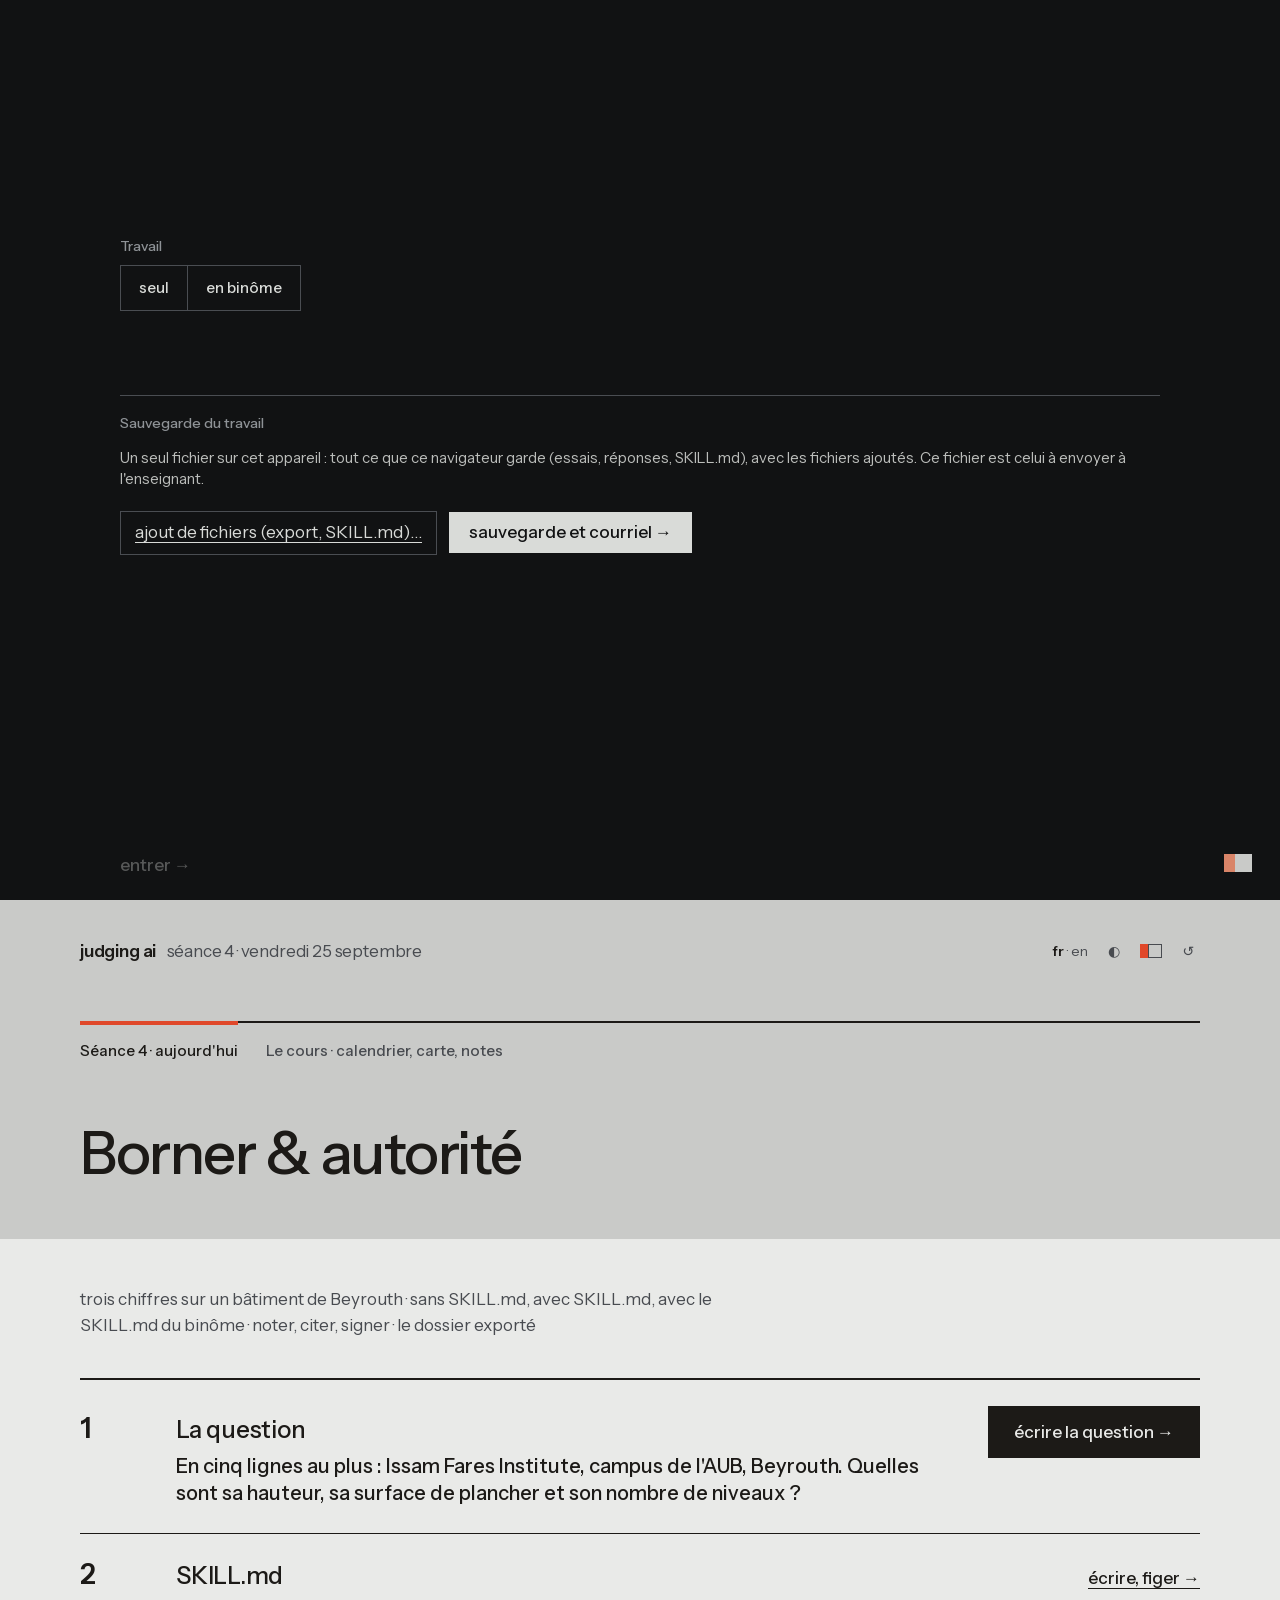
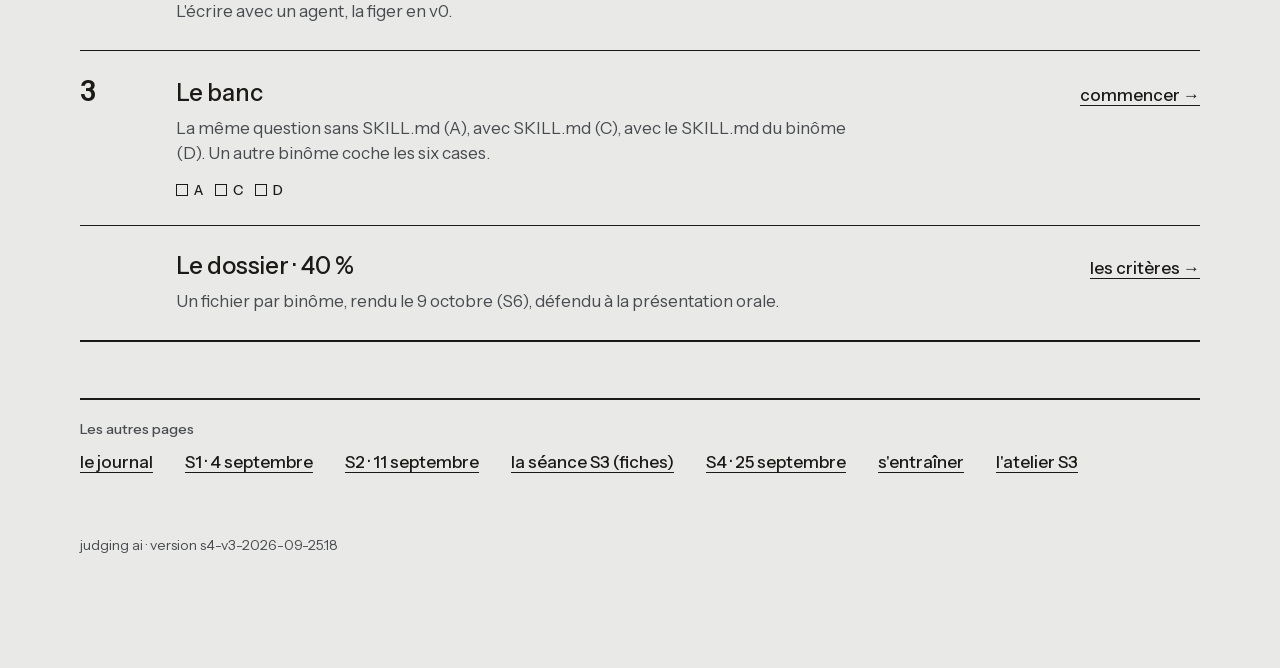
==== commit ce9f8216: "One button « sauvegarde et courriel → » (his « just one button. saves, attaches and hands to the def" ====
--- a/index.html
+++ b/index.html
@@ -27,7 +27,7 @@
 var T={
  fr:{vSeance:"Séance {n} · aujourd'hui",vCours:"Le cours · calendrier, carte, notes",seance:"séance",lire:"la question",lireGo:"écrire la question →",
   vous:"Travail",seul:"seul",binome:"en binôme",votreNom:"Nom",nom1:"Nom 1",nom2:"Nom 2",entrer:"entrer →",
-  envoiT:"sauvegarde du travail",envoiTxt:"Un seul fichier sur cet appareil : tout ce que ce navigateur garde (essais, réponses, SKILL.md), avec les fichiers ajoutés. Ce fichier est celui à envoyer à l'enseignant.",ajout:"ajout de fichiers (export, SKILL.md)…",ajoutes:"ajoutés : ",envoiGo:"sauvegarde →",fait:"Fichier enregistré sur cet appareil : ",mailTxt:"Ensuite, ce fichier en pièce jointe, par courriel à ",corps:"Le fichier {f} est en pièce jointe.",rien:"Rien dans ce navigateur, aucun fichier ajouté.",
+  envoiT:"sauvegarde du travail",envoiTxt:"Un seul fichier sur cet appareil : tout ce que ce navigateur garde (essais, réponses, SKILL.md), avec les fichiers ajoutés. Ce fichier est celui à envoyer à l'enseignant.",ajout:"ajout de fichiers (export, SKILL.md)…",ajoutes:"ajoutés : ",envoiGo:"sauvegarde et courriel →",fait:"Fichier enregistré sur cet appareil : ",mailTxt:"Le courriel va à ",partage:"Le zip est joint : dans la liste, Mail (ou l'app de courriel), puis l'adresse, déjà copiée, dans « À ».",partageFait:"Zip transmis à l'app choisie.",annule:"Rien d'envoyé ; le bouton reste là.",joindre:"le courriel s'ouvre ; ce fichier y va en pièce jointe.",corps:"Le fichier {f} est en pièce jointe.",rien:"Rien dans ce navigateur, aucun fichier ajouté.",
   skill:"SKILL.md",skillTxt:"L'écrire avec un agent, la figer en v0.",skillFige:"figée : ",skillGo:"écrire, figer →",
   banc:"le banc",bancTxt:"La même question sans SKILL.md (A), avec SKILL.md (C), avec le SKILL.md du binôme (D). Un autre binôme coche les six cases.",bancGo:"commencer →",
   dossier:"le dossier · 40 %",dossierTxt:"Un fichier par binôme, rendu le 9 octobre (S6), défendu à la présentation orale.",dossierGo:"les critères →",
@@ -35,7 +35,7 @@
   semaine:"cette semaine",semestre:"le semestre",carte:"la carte",travaux:"les travaux notés",voir:"voir la carte en entier →",langL:"langue",themeL:"thème",version:"version",vuesL:"Vues de l’app"},
  en:{vSeance:"Session {n} · today",vCours:"The course · calendar, card, grades",seance:"session",lire:"the question",lireGo:"write the question →",
   vous:"Working",seul:"alone",binome:"as a pair",votreNom:"Name",nom1:"Name 1",nom2:"Name 2",entrer:"enter →",
-  envoiT:"save the work",envoiTxt:"One file on this device: everything this browser keeps (runs, answers, SKILL.md), with any added files. This is the file to send to the teacher.",ajout:"add files (export, SKILL.md)…",ajoutes:"added: ",envoiGo:"save →",fait:"File saved on this device: ",mailTxt:"Then this file, as an attachment, by email to ",corps:"The file {f} is attached.",rien:"Nothing in this browser, no files added.",
+  envoiT:"save the work",envoiTxt:"One file on this device: everything this browser keeps (runs, answers, SKILL.md), with any added files. This is the file to send to the teacher.",ajout:"add files (export, SKILL.md)…",ajoutes:"added: ",envoiGo:"save and email →",fait:"File saved on this device: ",mailTxt:"The email goes to ",partage:"The zip is attached: pick Mail (or the email app), then paste the address, already copied, into « To ».",partageFait:"Zip handed to the chosen app.",annule:"Nothing sent; the button is still there.",joindre:"the email opens; attach this file.",corps:"The file {f} is attached.",rien:"Nothing in this browser, no files added.",
   skill:"the SKILL.md",skillTxt:"Written with an agent, frozen as v0.",skillFige:"frozen: ",skillGo:"write, freeze →",
   banc:"the bench",bancTxt:"The same question with no SKILL.md (A), with SKILL.md (C), with the pair's SKILL.md (D). Another pair ticks the six boxes.",bancGo:"start →",
   dossier:"the dossier · 40 %",dossierTxt:"One file per pair, handed in on 9 October (S6), defended at the oral presentation.",dossierGo:"the criteria →",
@@ -96,8 +96,15 @@
   function envoyer(){var r=travail(),f=r.f.concat(ajouts.map(function(a){return {nom:"ajouts/"+a.nom,octets:a.octets};}));
     if(!f.length){info.textContent=t("rien");return;}
     var noms=(r.d.binome&&r.d.binome.noms||[]).join("-"),nom="travail-"+(JA.slug(noms)||"sans-nom")+"-"+new Date().toISOString().slice(0,10)+".zip";
-    var z=JA.zip(f);JA.telecharger(z,nom,"application/zip");info.textContent=t("fait")+nom;
-    mail.hidden=false;mail.querySelector("a").href="mailto:georges.khawam@usj.edu.lb?subject="+encodeURIComponent("Juger l'IA · "+(noms||"travail"))+"&body="+encodeURIComponent(t("corps").replace("{f}",nom));}
+    var z=JA.zip(f),ADR="georges.khawam@usj.edu.lb",sujet="Juger l'IA · "+(noms||"travail"),corps=t("corps").replace("{f}",nom);
+    var href="mailto:"+ADR+"?subject="+encodeURIComponent(sujet)+"&body="+encodeURIComponent(corps);
+    mail.hidden=false;mail.querySelector("a").href=href;
+    try{if(navigator.clipboard)navigator.clipboard.writeText(ADR);}catch(e){}
+    var file=null;try{file=new File([z],nom,{type:"application/zip"});}catch(e){}
+    if(file&&navigator.canShare&&navigator.canShare({files:[file]})){
+      info.textContent=t("partage");
+      navigator.share({files:[file],title:sujet,text:ADR+"\n"+corps}).then(function(){info.textContent=t("partageFait");},function(e){if(!e||e.name!=="AbortError"){JA.telecharger(z,nom,"application/zip");info.textContent=t("fait")+nom;location.href=href;}else info.textContent=t("annule");});
+    }else{JA.telecharger(z,nom,"application/zip");info.textContent=t("fait")+nom+" · "+t("joindre");setTimeout(function(){location.href=href;},600);}}
   w.appendChild(h("p",{class:"k",text:t("envoiT")}));
   w.appendChild(h("p",{class:"ja-s",style:"color:var(--sur-nuit);opacity:.85",text:t("envoiTxt")}));
   document.body.appendChild(inp);
